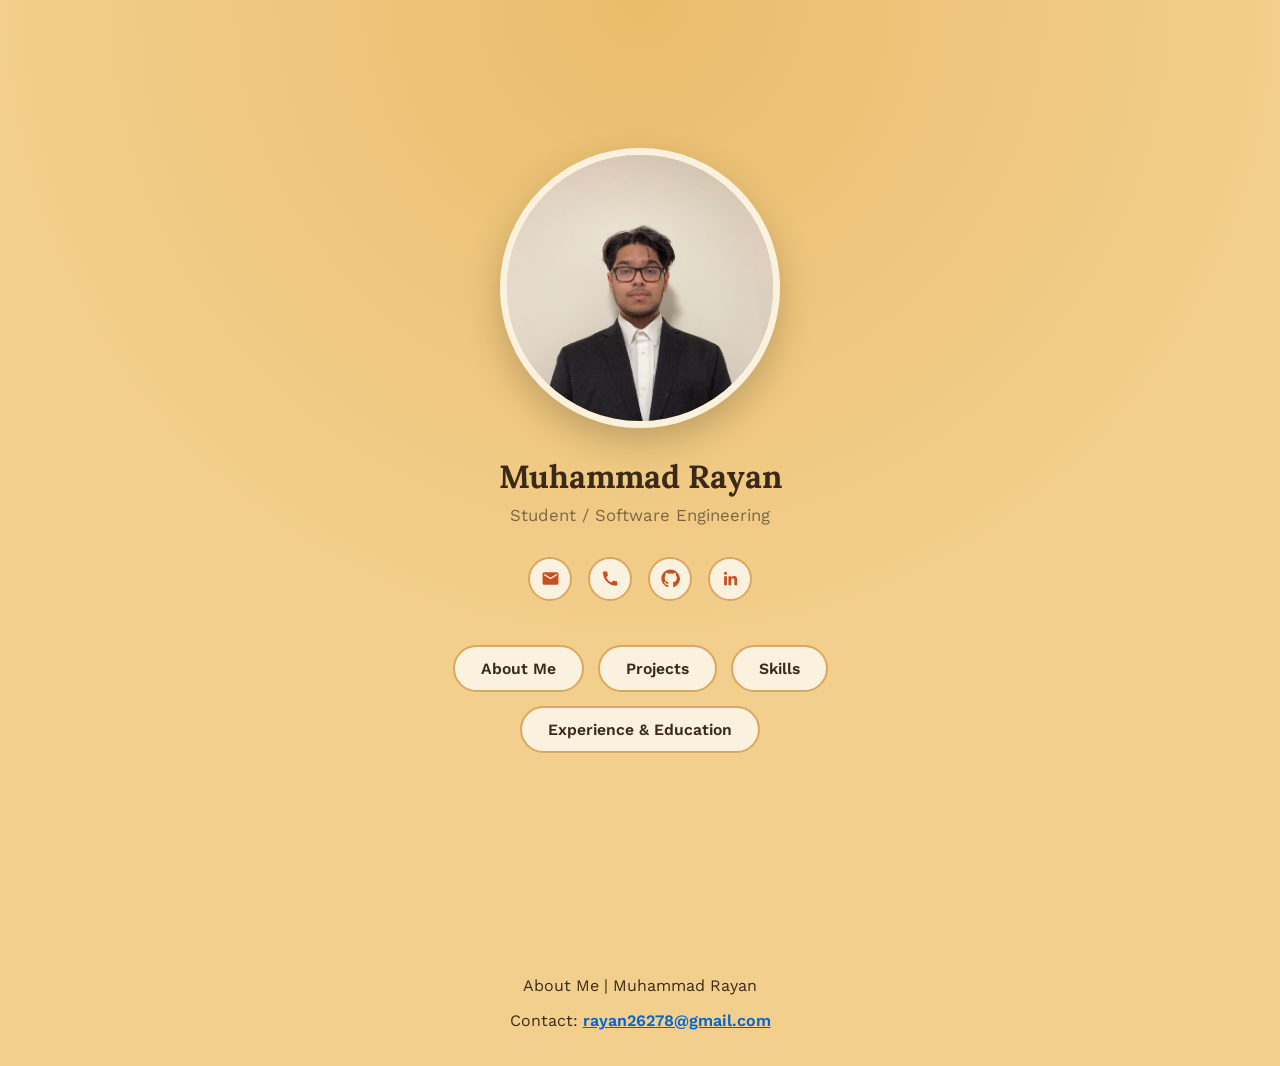
==== index.html @ 1ca615be "Rename home.html to index.html" ====
<!DOCTYPE html>
<html lang="en">
<head>
<meta charset="UTF-8">
<meta name="viewport" content="width=device-width, initial-scale=1.0">
<title>Your Name</title>
<link rel="preconnect" href="https://fonts.googleapis.com">
<link rel="preconnect" href="https://fonts.gstatic.com" crossorigin>
<link href="https://fonts.googleapis.com/css2?family=Lora:ital,wght@0,500;0,600;1,500&family=Work+Sans:wght@400;500;600&display=swap" rel="stylesheet">
<link rel="stylesheet" href="style.css">
<style>

  .home-wrap{
    min-height: 100vh;
    display: flex;
    align-items: center;
    justify-content: center;
    padding: 40px 24px;
    background: radial-gradient(circle at 50% 0%, var(--bg-deep) 0%, var(--bg) 62%);
  }

  .home-card{
    text-align: center;
    max-width: 460px;
  }

  .home-photo {
    width: 280px;
    height: 280px;
    border-radius: 50%;
    object-fit: cover;
    border: 7px solid var(--bg-card);
    box-shadow: 0 14px 34px rgba(58, 42, 23, 0.25);

    display: block;
    margin-left: auto;
    margin-right: auto;
}

  .home-name{
    margin-top: 28px;
    font-size: 2rem;
  }

  .home-role{
    margin-top: 8px;
    color: var(--ink-soft);
    font-size: 1.05rem;
  }

  /* social icon row */
  .socials{
    display: flex;
    justify-content: center;
    gap: 16px;
    margin-top: 32px;
  }

  .social-btn{
    width: 44px;
    height: 44px;
    border-radius: 50%;
    background: var(--bg-card);
    display: flex;
    align-items: center;
    justify-content: center;
    color: var(--accent);
    border: 2px solid var(--divider);
    transition: transform 0.18s ease, background 0.18s ease, box-shadow 0.18s ease, color 0.18s ease;
  }

  .social-btn svg{
    width: 19px;
    height: 19px;
    fill: currentColor;
  }

  .social-btn:hover{
    transform: scale(1.3);
    background: var(--accent);
    color: var(--accent-ink);
    box-shadow: 0 8px 18px rgba(200, 80, 31, 0.4);
    border-color: var(--accent);
  }

  .social-btn:focus-visible{
    outline: 2px solid var(--teal);
    outline-offset: 3px;
  }

  /* section links */
  .section-links{
    display: flex;
    flex-wrap: wrap;
    justify-content: center;
    gap: 14px;
    margin-top: 44px;
  }

  .section-links a{
    padding: 12px 26px;
    border-radius: 999px;
    background: var(--bg-card);
    border: 2px solid var(--divider);
    font-weight: 600;
    font-size: 0.98rem;
    transition: transform 0.18s ease, background 0.18s ease, color 0.18s ease, border-color 0.18s ease, box-shadow 0.18s ease;
  }

  .section-links a:hover{
    transform: translateY(-3px) scale(1.04);
    background: var(--accent);
    color: var(--accent-ink);
    border-color: var(--accent);
    box-shadow: 0 10px 20px rgba(200, 80, 31, 0.3);
  }

</style>
</head>
<body>

<div class="home-wrap">
  <div class="home-card">

    <img class="home-photo" src="photo.jpg" alt="photo">

    <h1 class="home-name">Muhammad Rayan</h1>
    <p class="home-role">Student / Software Engineering</p>

    <div class="socials">

      <!-- GMAIL -->
      <a class="social-btn"
       href="mailto:rayan26278@gmail.com"
       title="Email me">

        <svg viewBox="0 0 24 24">
        <path d="M20 4H4c-1.1 0-2 .9-2 2v12c0 1.1.9 2 2 2h16c1.1 0 2-.9 2-2V6c0-1.1-.9-2-2-2zm0 4-8 5-8-5V6l8 5 8-5v2z"/>
    </svg>

</a>

      <!-- PHONE -->
      <a class="social-btn"
   href="tel:+16476145534"
   title="Call me">

    <svg viewBox="0 0 24 24">
        <path d="M6.6 10.8c1.4 2.7 3.6 4.9 6.3 6.3l2.1-2.1c.3-.3.7-.4 1-.2 1.1.4 2.3.6 3.5.6.6 0 1 .4 1 1V20c0 .6-.4 1-1 1-9.4 0-17-7.6-17-17 0-.6.4-1 1-1h3.6c.6 0 1 .4 1 1 0 1.2.2 2.4.6 3.5.1.3 0 .7-.2 1l-2 2.1z"/>
    </svg>

</a>

      <!-- GITHUB -->
      <a class="social-btn"
   href="https://github.com/Mrayan116"
   title="GitHub"
   target="_blank"
   rel="noopener">

    <svg viewBox="0 0 24 24">
        <path d="M12 .5C5.7.5.5 5.7.5 12c0 5 3.3 9.3 7.8 10.8.6.1.8-.3.8-.6v-2.1c-3.2.7-3.9-1.5-3.9-1.5-.5-1.3-1.3-1.7-1.3-1.7-1.1-.7.1-.7.1-.7 1.2.1 1.8 1.2 1.8 1.2 1 1.8 2.7 1.3 3.4 1 .1-.8.4-1.3.8-1.6-2.6-.3-5.3-1.3-5.3-5.7 0-1.3.5-2.3 1.2-3.1-.1-.3-.5-1.5.1-3.1 0 0 1-.3 3.3 1.2a11.4 11.4 0 0 1 6 0c2.3-1.5 3.3-1.2 3.3-1.2.6 1.6.2 2.8.1 3.1.8.8 1.2 1.9 1.2 3.1 0 4.4-2.7 5.4-5.3 5.7.4.4.8 1.1.8 2.2v3.3c0 .3.2.7.8.6 4.5-1.5 7.8-5.8 7.8-10.8C23.5 5.7 18.3.5 12 .5z"/>
    </svg>

</a>

      <!-- LINKEDIN -->
      <a class="social-btn"
   href="https://www.linkedin.com/in/muhammad-rayan-a99078366/"
   title="LinkedIn"
   target="_blank"
   rel="noopener">

    <svg viewBox="0 0 24 24">
        <path d="M20.4 20.4h-3.5v-5.6c0-1.3 0-3-1.9-3s-2.1 1.4-2.1 2.9v5.7H9.4V9h3.4v1.6h.1c.5-.9 1.6-1.9 3.3-1.9 3.6 0 4.2 2.3 4.2 5.4v6.3zM5.7 7.4a2 2 0 1 1 0-4 2 2 0 0 1 0 4zM7.5 20.4h-3.6V9h3.6v11.4z"/>
    </svg>

</a>

    </div>

    <!-- links to the separate pages -->
    <div class="section-links">
      <a href="about.html">About Me</a>
      <a href="projects.html">Projects</a>
      <a href="skills.html">Skills</a>
      <a href="experience.html">Experience &amp; Education</a>
    </div>

  </div>
</div>


<footer style="text-align: center;">
    <p>About Me | Muhammad Rayan</p>
    <p>Contact: <a href="mailto:rayan26278@gmail.com">rayan26278@gmail.com</a></p>
</footer>


</body>
</html>
---- style.css ----
/* ============================================================
   SHARED STYLES — used by home.html, about.html, projects.html,
   skills.html, experience.html
   ============================================================ */

:root{
  --bg:          #f3cf8e;   /* vibrant warm beige */
  --bg-deep:     #eabd6c;   /* deeper beige, for header/footer bands */
  --bg-card:     #faf1de;   /* light card surface */
  --ink:         #3a2a17;   /* warm near-black text */
  --ink-soft:    #7c6644;   /* muted warm brown */
  --accent:      #c8501f;   /* rust orange — the pop colour */
  --accent-ink:  #fdf3e6;   /* text on top of accent */
  --teal:        #1f6f5c;   /* secondary accent */
  --divider:     #dba75f;
}

*{ box-sizing: border-box; }

html, body{
  margin: 0;
  padding: 0;
  background: var(--bg);
  color: var(--ink);
  font-family: 'Work Sans', sans-serif;
  -webkit-font-smoothing: antialiased;
}

h1, h2, h3{
  font-family: 'Lora', serif;
  margin: 0;
  color: var(--ink);
}

a{ color: inherit; text-decoration: none; }

img{ max-width: 100%; display: block; }

/* ---------------- TOP NAV (subpages) ---------------- */

.topbar{
  display: flex;
  align-items: center;
  justify-content: space-between;
  padding: 18px 48px;
  background: var(--bg-deep);
  border-bottom: 3px solid var(--accent);
  flex-wrap: wrap;
  gap: 16px;
}

.topbar-brand{
  display: flex;
  align-items: center;
  gap: 14px;
}

.topbar-photo{
  width: 46px;
  height: 46px;
  border-radius: 50%;
  object-fit: cover;
  border: 2px solid var(--bg-card);
}

.topbar-name{
  font-family: 'Lora', serif;
  font-size: 1.15rem;
}

.topnav{
  display: flex;
  gap: 8px;
  flex-wrap: wrap;
}

.topnav a{
  padding: 8px 18px;
  border-radius: 999px;
  font-size: 0.95rem;
  font-weight: 500;
  color: var(--ink);
  border: 2px solid transparent;
  transition: transform 0.15s ease, background 0.15s ease, color 0.15s ease, border-color 0.15s ease;
}

.topnav a:hover{
  transform: translateY(-2px);
  border-color: var(--accent);
}

.topnav a.active{
  background: var(--accent);
  color: var(--accent-ink);
}

/* ---------------- PAGE CONTENT WRAPPER ---------------- */

.page-content{
  max-width: 860px;
  margin: 0 auto;
  padding: 64px 32px 96px;
}

.page-content > h1{
  font-size: 2.2rem;
  margin-bottom: 8px;
}

.page-kicker{
  color: var(--teal);
  font-weight: 600;
  margin-bottom: 4px;
  font-size: 0.95rem;
}

.page-intro{
  color: var(--ink-soft);
  line-height: 1.75;
  max-width: 65ch;
  margin-top: 18px;
  font-size: 1.05rem;
}

/* ---------------- PROJECT CARDS ---------------- */

.project{
  background: var(--bg-card);
  border: 2px solid var(--divider);
  border-radius: 14px;
  padding: 24px 28px;
  margin-top: 22px;
  transition: transform 0.18s ease, border-color 0.18s ease, box-shadow 0.18s ease;
}

.project:hover{
  transform: translateY(-4px);
  border-color: var(--accent);
  box-shadow: 0 10px 22px rgba(200, 80, 31, 0.18);
}

.project h3{
  font-size: 1.2rem;
  margin-bottom: 8px;
}

.project p{
  margin: 0;
  color: var(--ink-soft);
  line-height: 1.65;
}

.project-tags{
  display: flex;
  gap: 8px;
  flex-wrap: wrap;
  margin-top: 14px;
}

.project-tags span{
  font-size: 0.8rem;
  background: var(--bg-deep);
  color: var(--ink);
  padding: 4px 12px;
  border-radius: 999px;
  border: 1px solid var(--divider);
}

/* ---------------- SKILLS ---------------- */

.skill-groups{
  display: grid;
  grid-template-columns: repeat(auto-fit, minmax(200px, 1fr));
  gap: 24px;
  margin-top: 32px;
}

.skill-group{
  background: var(--bg-card);
  border: 2px solid var(--divider);
  border-radius: 14px;
  padding: 22px 24px;
}

.skill-group h3{
  font-size: 1.05rem;
  color: var(--teal);
  margin-bottom: 14px;
}

.skill-group ul{
  list-style: none;
  padding: 0;
  margin: 0;
}

.skill-group li{
  padding: 6px 0;
  border-bottom: 1px dashed var(--divider);
  font-size: 0.96rem;
}

.skill-group li:last-child{ border-bottom: none; }

/* ---------------- TIMELINE (experience/education) ---------------- */

.timeline-item{
  display: flex;
  gap: 26px;
  margin-top: 28px;
}

.timeline-date{
  flex: 0 0 130px;
  color: var(--teal);
  font-weight: 600;
  font-size: 0.9rem;
  padding-top: 3px;
}

.timeline-body{
  border-left: 3px solid var(--accent);
  padding-left: 20px;
}

.timeline-body h3{
  font-size: 1.1rem;
  margin-bottom: 4px;
}

.timeline-body p{
  margin: 0;
  color: var(--ink-soft);
  line-height: 1.65;
}


/* ================= ABOUT ME PAGE ================= */

.about-hero {
    margin-top: 10px;
    margin-bottom: 42px;
}

.about-hero h1 {
    font-size: 3rem;
    margin-bottom: 12px;
}

.about-subtitle {
    font-size: 1.15rem;
    color: var(--ink-soft);
    margin: 0;
}

.about-subtitle strong {
    color: var(--accent);
}

/* Main about card */

.about-card {
    background: var(--bg-card);
    border: 2px solid var(--divider);
    border-radius: 18px;
    padding: 34px 38px;
    box-shadow: 0 10px 25px rgba(58, 42, 23, 0.08);
    transition: transform 0.2s ease, box-shadow 0.2s ease;
}

.about-card:hover {
    transform: translateY(-3px);
    box-shadow: 0 14px 30px rgba(58, 42, 23, 0.12);
}

.about-card p {
    color: var(--ink-soft);
    line-height: 1.8;
    font-size: 1.05rem;
    margin: 0 0 22px;
}

.about-card p:last-child {
    margin-bottom: 0;
}

/* Highlighted words */

.about-highlight {
    color: var(--accent);
    font-weight: 600;
}

/* Section headings */

.about-section {
    margin-top: 42px;
}

.about-section h2 {
    font-size: 1.6rem;
    margin-bottom: 18px;
}

.about-section h2::after {
    content: "";
    display: block;
    width: 45px;
    height: 3px;
    background: var(--accent);
    margin-top: 8px;
    border-radius: 10px;
}

/* Programming language tags */

.language-list {
    display: flex;
    flex-wrap: wrap;
    gap: 10px;
}

.language-tag {
    background: var(--bg-card);
    border: 2px solid var(--divider);
    border-radius: 999px;
    padding: 8px 16px;
    font-size: 0.92rem;
    font-weight: 600;
    transition: transform 0.18s ease, background 0.18s ease, color 0.18s ease;
}

.language-tag:hover {
    transform: translateY(-3px);
    background: var(--accent);
    color: var(--accent-ink);
    border-color: var(--accent);
}

/* Two small cards */

.about-grid {
    display: grid;
    grid-template-columns: 1fr 1fr;
    gap: 20px;
    margin-top: 20px;
}

.about-small-card {
    background: var(--bg-card);
    border: 2px solid var(--divider);
    border-radius: 16px;
    padding: 24px;
    transition: transform 0.18s ease, border-color 0.18s ease;
}

.about-small-card:hover {
    transform: translateY(-4px);
    border-color: var(--accent);
}

.about-small-card h3 {
    font-size: 1.15rem;
    color: var(--teal);
    margin-bottom: 10px;
}

.about-small-card p {
    color: var(--ink-soft);
    line-height: 1.65;
    margin: 0;
}

/* Co-op goal box */

.about-goal {
    margin-top: 42px;
    padding: 26px 30px;
    border-radius: 16px;
    background: var(--accent);
    color: var(--accent-ink);
    box-shadow: 0 10px 22px rgba(200, 80, 31, 0.22);
}

.about-goal h2 {
    color: var(--accent-ink);
    font-size: 1.5rem;
    margin-bottom: 10px;
}

.about-goal p {
    margin: 0;
    line-height: 1.7;
    font-size: 1rem;
}

/* Mobile */

@media (max-width: 640px) {

    .about-hero h1 {
        font-size: 2.4rem;
    }

    .about-card {
        padding: 26px 22px;
    }

    .about-grid {
        grid-template-columns: 1fr;
    }

    .about-goal {
        padding: 24px 22px;
    }
}

/* ================= PROJECTS PAGE ================= */

.projects-hero {
    margin-bottom: 42px;
}

.projects-hero h1 {
    font-size: 3rem;
    margin-bottom: 10px;
}


/* Project cards */

.project-featured {
    position: relative;
    display: flex;
    gap: 26px;
    padding: 30px 32px;
    overflow: hidden;
}


/* Project number */

.project-number {
    flex: 0 0 55px;

    width: 55px;
    height: 55px;

    display: flex;
    align-items: center;
    justify-content: center;

    border-radius: 50%;

    background: var(--accent);
    color: var(--accent-ink);

    font-family: 'Lora', serif;
    font-size: 1.1rem;
    font-weight: 600;

    transition: transform 0.2s ease;
}

.project-featured:hover .project-number {
    transform: scale(1.1) rotate(5deg);
}


/* Project content */

.project-content {
    flex: 1;
}


/* Project title */

.project-title-row {
    display: flex;
    align-items: center;
    gap: 14px;
    flex-wrap: wrap;
    margin-bottom: 14px;
}

.project-title-row h2 {
    font-size: 1.55rem;
    margin: 0;
}


/* Project type */

.project-type {
    font-size: 0.78rem;
    font-weight: 600;

    padding: 5px 11px;

    border-radius: 999px;

    background: var(--bg-deep);
    color: var(--teal);

    border: 1px solid var(--divider);
}


/* Project description */

.project-description {
    color: var(--ink-soft);
    line-height: 1.7;
    margin: 0 0 14px;
}


/* Award project */

.project-award {
    border-color: var(--accent);
    background: var(--bg-card);
}

.project-award-badge {
    font-size: 0.8rem;
    font-weight: 600;

    padding: 6px 12px;

    border-radius: 999px;

    background: var(--accent);
    color: var(--accent-ink);
}


/* Achievement */

.project-result {
    margin: 18px 0 0;

    padding: 12px 16px;

    border-left: 4px solid var(--teal);

    background: var(--bg);

    color: var(--ink);

    border-radius: 4px;
}

.project-result strong {
    color: var(--teal);
}


/* Project tags */

.project-tags {
    display: flex;
    flex-wrap: wrap;
    gap: 8px;
    margin-top: 20px;
}

.project-tags span {
    font-size: 0.8rem;

    background: var(--bg-deep);
    color: var(--ink);

    padding: 6px 12px;

    border-radius: 999px;

    border: 1px solid var(--divider);

    transition: transform 0.15s ease,
                background 0.15s ease,
                color 0.15s ease;
}

.project-tags span:hover {
    transform: translateY(-2px);

    background: var(--teal);
    color: white;

    border-color: var(--teal);
}


/* Bottom section */

.projects-footer {
    margin-top: 45px;

    padding: 26px 30px;

    border-top: 2px solid var(--divider);

    display: flex;
    align-items: center;
    justify-content: space-between;

    gap: 20px;
}

.projects-footer p {
    color: var(--ink-soft);
    margin: 0;
    line-height: 1.6;
}

.projects-next {
    flex-shrink: 0;

    padding: 10px 18px;

    border-radius: 999px;

    background: var(--accent);
    color: var(--accent-ink);

    font-weight: 600;

    transition: transform 0.18s ease,
                box-shadow 0.18s ease;
}

.projects-next:hover {
    transform: translateY(-3px);

    box-shadow: 0 8px 18px rgba(200, 80, 31, 0.3);
}


/* Mobile */

@media (max-width: 640px) {

    .projects-hero h1 {
        font-size: 2.4rem;
    }

    .project-featured {
        flex-direction: column;
        gap: 18px;
        padding: 26px 22px;
    }

    .project-number {
        width: 48px;
        height: 48px;
        flex-basis: 48px;
    }

    .project-title-row h2 {
        font-size: 1.35rem;
    }

    .projects-footer {
        flex-direction: column;
        align-items: flex-start;
    }

}

/* ================= GITHUB PROJECT LINK ================= */

.github-project-link {
    display: inline-block;

    margin-top: 18px;

    padding: 9px 16px;

    border-radius: 999px;

    background: var(--ink);
    color: var(--accent-ink);

    font-size: 0.88rem;
    font-weight: 600;

    transition: transform 0.18s ease,
                background 0.18s ease,
                box-shadow 0.18s ease;
}

.github-project-link:hover {
    transform: translateY(-3px);

    background: var(--teal);

    box-shadow: 0 7px 16px rgba(31, 111, 92, 0.25);
  
}

footer {
text-align: center;
margin-top: 40px;
padding: 20px;
}

footer a {
color: #0066cc;
text-decoration: underline;
font-weight: 600;
transition: 0.2s ease;
}

footer a:hover {
color: #003d99;
transform: translateY(-2px);
display: inline-block;
}

/* ================= SKILLS PAGE ================= */

.skills-hero {
margin-bottom: 45px;
}

.skills-hero h1 {
font-size: 3rem;
margin-bottom: 10px;
}

.skills-section {
margin-bottom: 50px;
}

.skills-section-heading {
display: flex;
align-items: center;
gap: 18px;
margin-bottom: 22px;
}

.skills-section-number {
width: 45px;
height: 45px;
flex-shrink: 0;
display: flex;
align-items: center;
justify-content: center;
border-radius: 50%;
background: var(--accent);
color: var(--accent-ink);
font-family: 'Lora', serif;
font-weight: 600;
}

.skills-section-heading h2 {
margin: 0 0 4px;
font-size: 1.6rem;
}

.skills-section-heading p {
margin: 0;
color: var(--ink-soft);
font-size: 0.95rem;
}

.skills-list {
display: grid;
grid-template-columns: repeat(3, 1fr);
gap: 18px;
}

.skill-card {
background: var(--bg-card);
border: 2px solid var(--divider);
border-radius: 16px;
padding: 22px;
transition: transform 0.2s ease,
border-color 0.2s ease,
box-shadow 0.2s ease;
}

.skill-card {
transform: translateY(-5px);
border-color: var(--accent);
box-shadow: 0 10px 22px rgba(58, 42, 23, 0.1);
}

.skill-card h3 {
margin: 0 0 9px;
font-size: 1.1rem;
color: var(--teal);
}

.skill-card p {
margin: 0;
color: var(--ink-soft);
line-height: 1.55;
font-size: 0.9rem;
}

@media (max-width: 800px) {

.skills-list {
    grid-template-columns: repeat(2, 1fr);
}

}

@media (max-width: 640px) {

.skills-hero h1 {
    font-size: 2.4rem;
}

.skills-list {
    grid-template-columns: 1fr;
}

.skills-section-heading {
    align-items: flex-start;
}

}

/* ================= EXPERIENCE & EDUCATION PAGE ================= */

.experience-hero {
margin-bottom: 50px;
}

.experience-hero h1 {
font-size: 3rem;
margin-bottom: 10px;
}

.timeline-section {
margin-bottom: 55px;
}

.section-title-row {
display: flex;
align-items: center;
gap: 18px;
margin-bottom: 25px;
}

.section-number {
width: 45px;
height: 45px;
flex-shrink: 0;
display: flex;
align-items: center;
justify-content: center;
border-radius: 50%;
background: var(--accent);
color: var(--accent-ink);
font-family: 'Lora', serif;
font-weight: 600;
}

.section-title-row h2 {
margin: 0 0 4px;
font-size: 1.6rem;
}

.section-title-row p {
margin: 0;
color: var(--ink-soft);
font-size: 0.95rem;
}

.timeline-card {
display: grid;
grid-template-columns: 180px 1fr;
gap: 30px;
background: var(--bg-card);
border: 2px solid var(--divider);
border-radius: 18px;
padding: 32px;
transition: transform 0.2s ease,
border-color 0.2s ease,
box-shadow 0.2s ease;
}

.timeline-card {
transform: translateY(-4px);
border-color: var(--accent);
box-shadow: 0 12px 26px rgba(58, 42, 23, 0.1);
}

.timeline-date {
color: var(--accent);
font-weight: 600;
line-height: 1.5;
}

.timeline-date span {
display: block;
margin-top: 5px;
color: var(--ink-soft);
font-size: 0.85rem;
font-weight: 400;
}

.timeline-content {
border-left: 2px solid var(--divider);
padding-left: 30px;
}

.timeline-kicker {
color: var(--teal);
font-size: 0.75rem;
font-weight: 600;
letter-spacing: 0.08em;
margin: 0 0 8px;
}

.timeline-content h3 {
margin: 0 0 4px;
font-size: 1.65rem;
}

.timeline-content h4 {
margin: 0 0 20px;
color: var(--teal);
font-size: 1rem;
font-weight: 600;
}

.timeline-content p {
color: var(--ink-soft);
line-height: 1.7;
margin: 0 0 15px;
}

.experience-tags {
display: flex;
flex-wrap: wrap;
gap: 8px;
margin-top: 22px;
}

.experience-tags span,
.coursework-list span {
background: var(--bg-deep);
border: 1px solid var(--divider);
border-radius: 999px;
padding: 6px 12px;
font-size: 0.8rem;
font-weight: 600;
transition: transform 0.15s ease,
background 0.15s ease;
}

.experience-tags span,
.coursework-list span {
transform: translateY(-2px);
background: var(--teal);
color: white;
}

.education-highlight {
display: grid;
grid-template-columns: repeat(3, 1fr);
gap: 12px;
margin: 20px 0 25px;
}

.education-highlight div {
background: var(--bg);
border: 1px solid var(--divider);
border-radius: 12px;
padding: 15px;
}

.education-highlight strong {
display: block;
color: var(--accent);
font-family: 'Lora', serif;
font-size: 1.1rem;
margin-bottom: 4px;
}

.education-highlight span {
color: var(--ink-soft);
font-size: 0.78rem;
}

.timeline-content h5 {
color: var(--ink);
font-size: 1rem;
margin: 25px 0 12px;
}

.coursework-list {
display: flex;
flex-wrap: wrap;
gap: 8px;
}

.journey-next {
margin-top: 45px;
padding: 30px;
background: var(--accent);
color: var(--accent-ink);
border-radius: 18px;
box-shadow: 0 10px 24px rgba(200, 80, 31, 0.2);
}

.journey-next h2 {
color: var(--accent-ink);
margin: 0 0 10px;
font-size: 1.5rem;
}

.journey-next p {
margin: 0 0 20px;
line-height: 1.7;
}

.journey-next a {
display: inline-block;
background: var(--accent-ink);
color: var(--accent);
padding: 9px 16px;
border-radius: 999px;
font-weight: 600;
transition: transform 0.18s ease,
box-shadow 0.18s ease;
}

.journey-next a {
transform: translateY(-3px);
box-shadow: 0 7px 16px rgba(58, 42, 23, 0.2);
}

@media (max-width: 800px) {

.timeline-card {
    grid-template-columns: 1fr;
    gap: 20px;
}

.timeline-content {
    border-left: none;
    border-top: 2px solid var(--divider);
    padding-left: 0;
    padding-top: 22px;
}

}

@media (max-width: 640px) {

.experience-hero h1 {
    font-size: 2.4rem;
}

.timeline-card {
    padding: 24px 20px;
}

.education-highlight {
    grid-template-columns: 1fr;
}

}

/* ---------------- RESPONSIVE ---------------- */

@media (max-width: 640px){
  .topbar{ padding: 16px 20px; }
  .page-content{ padding: 44px 20px 72px; }
  .timeline-item{ flex-direction: column; gap: 8px; }
  .timeline-date{ flex: none; }
}
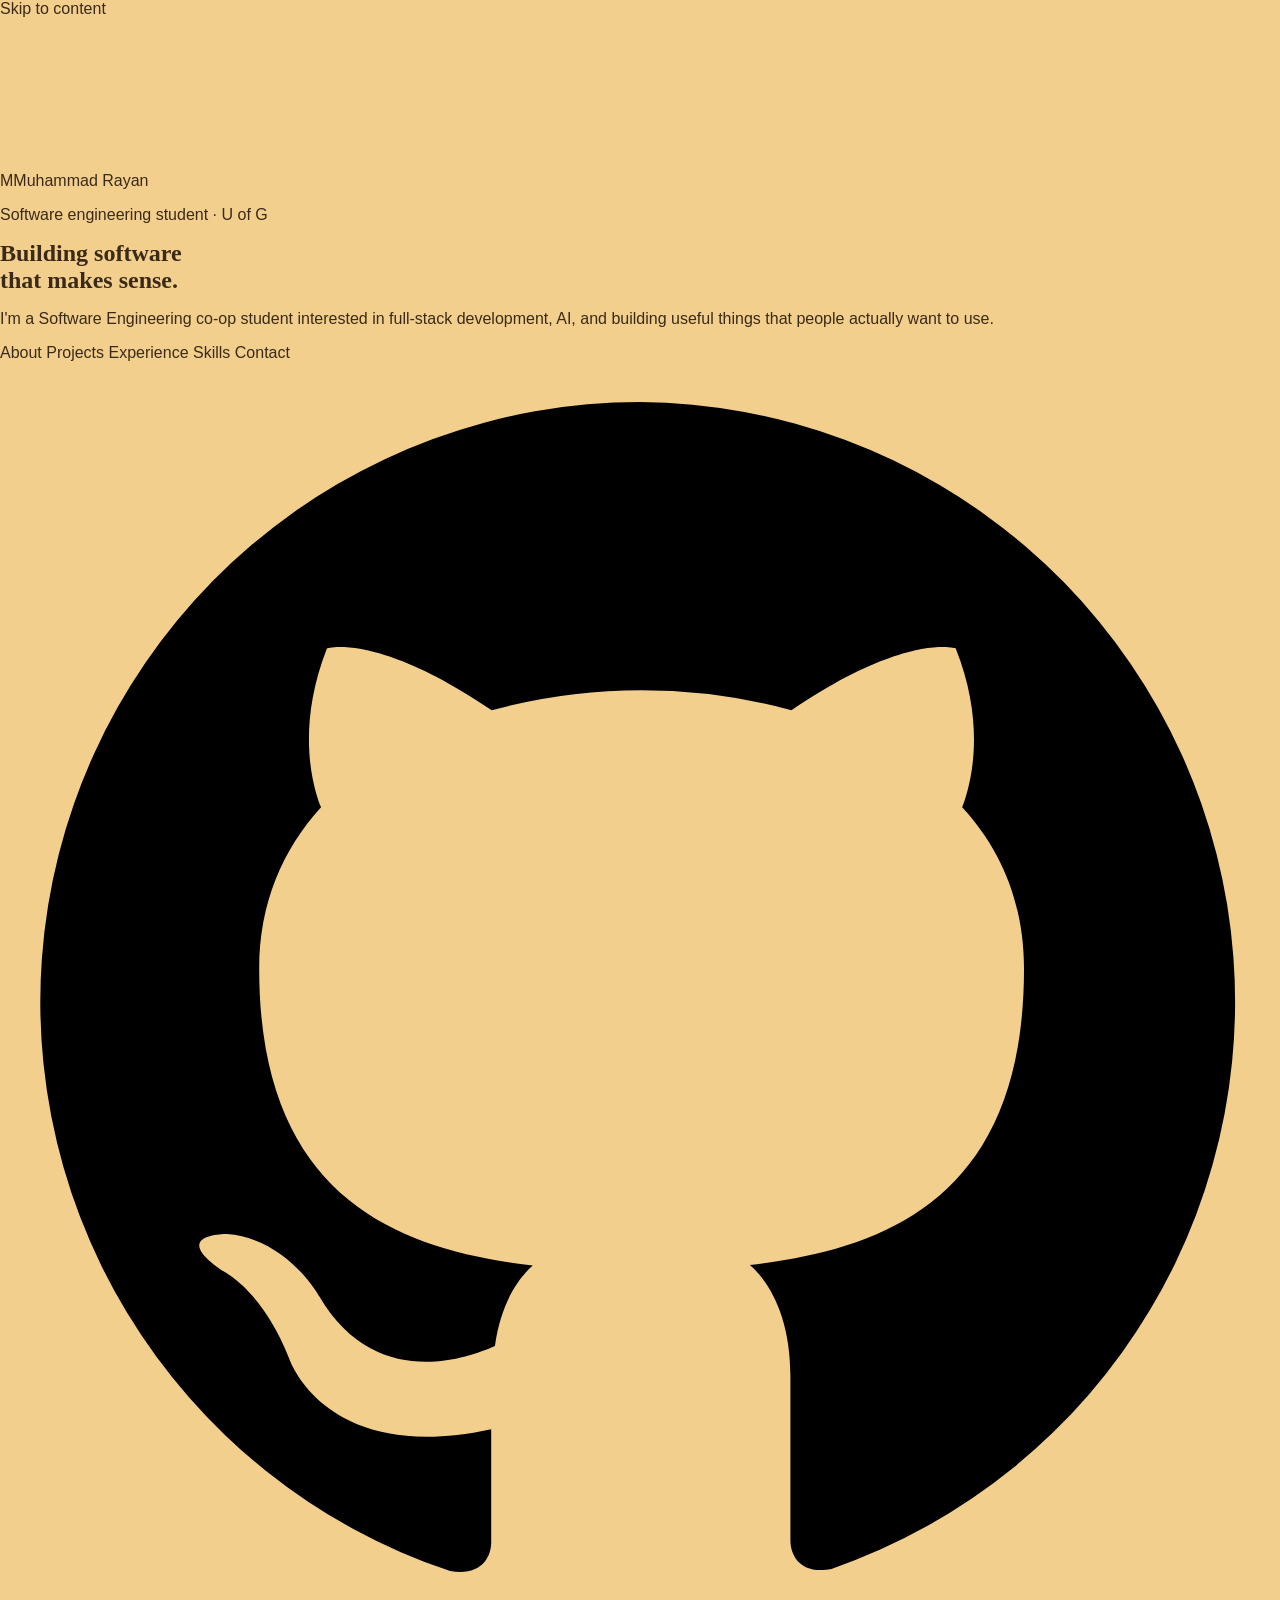
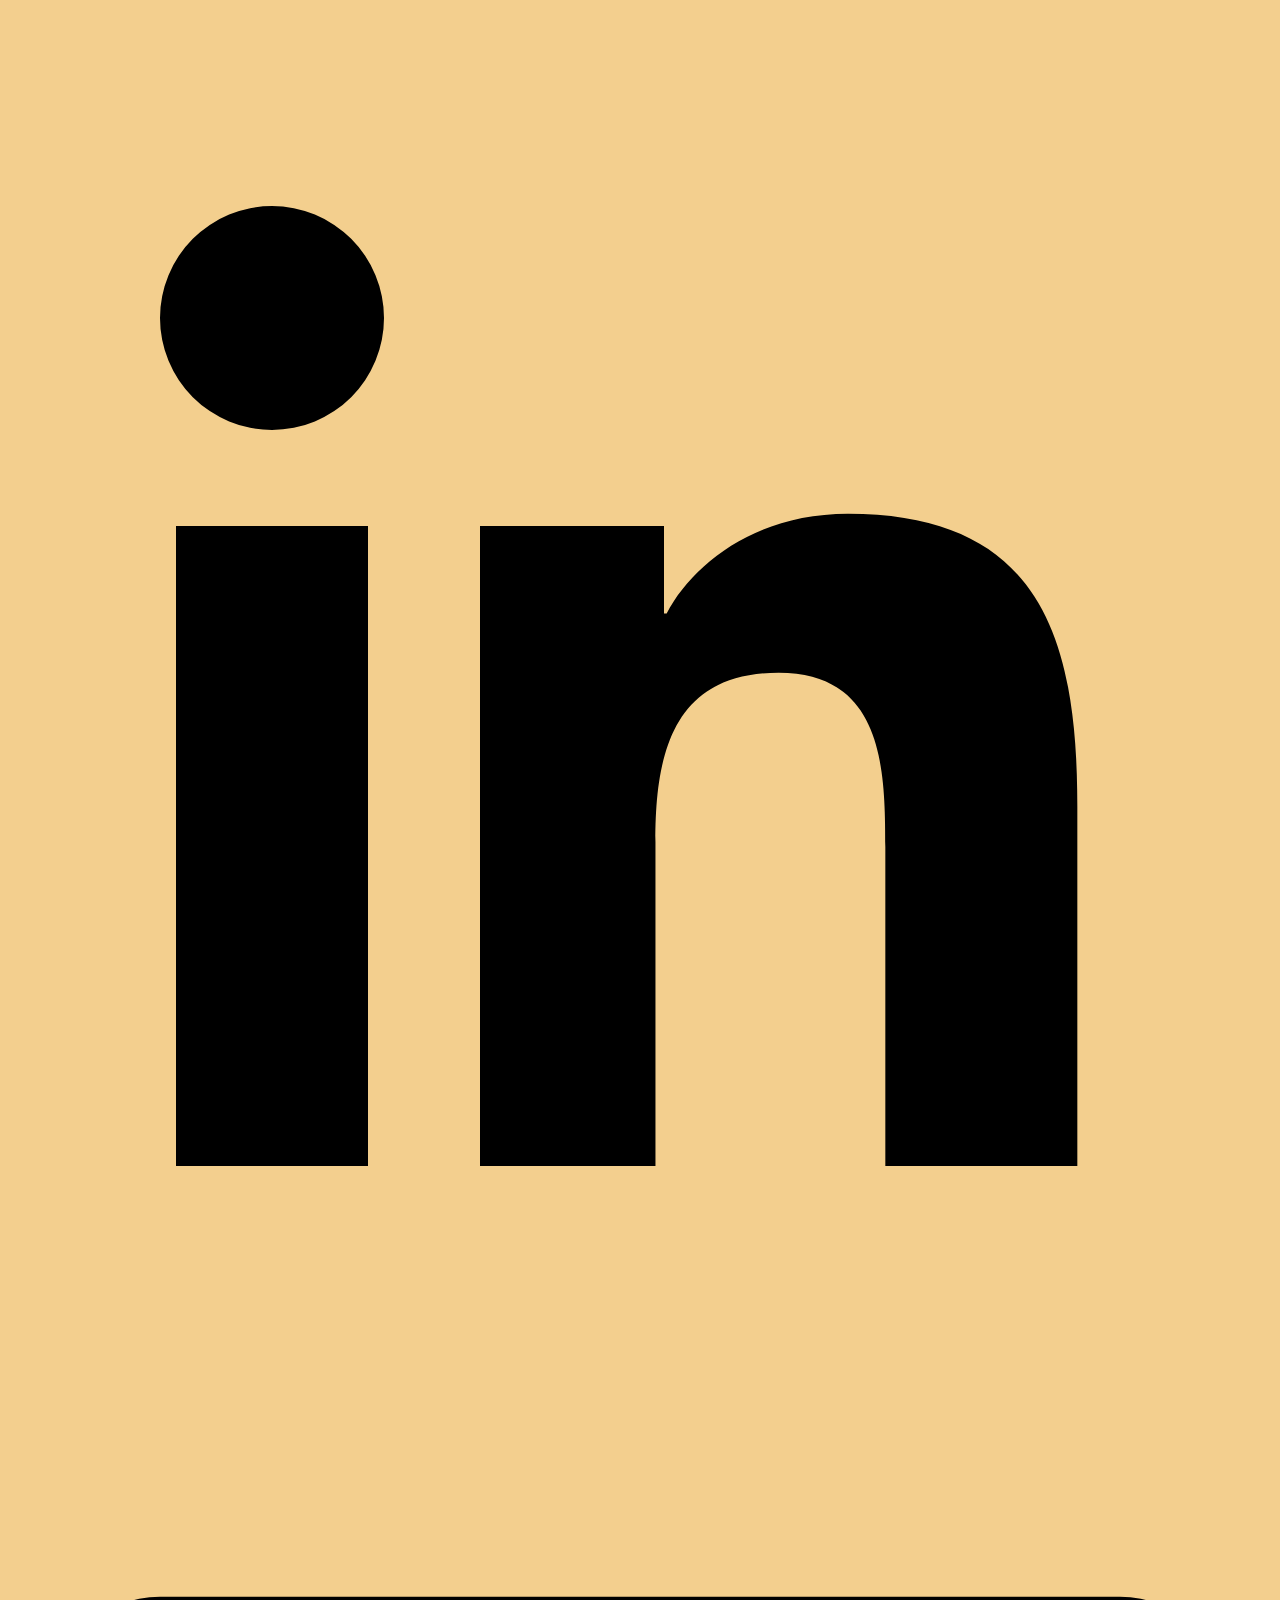
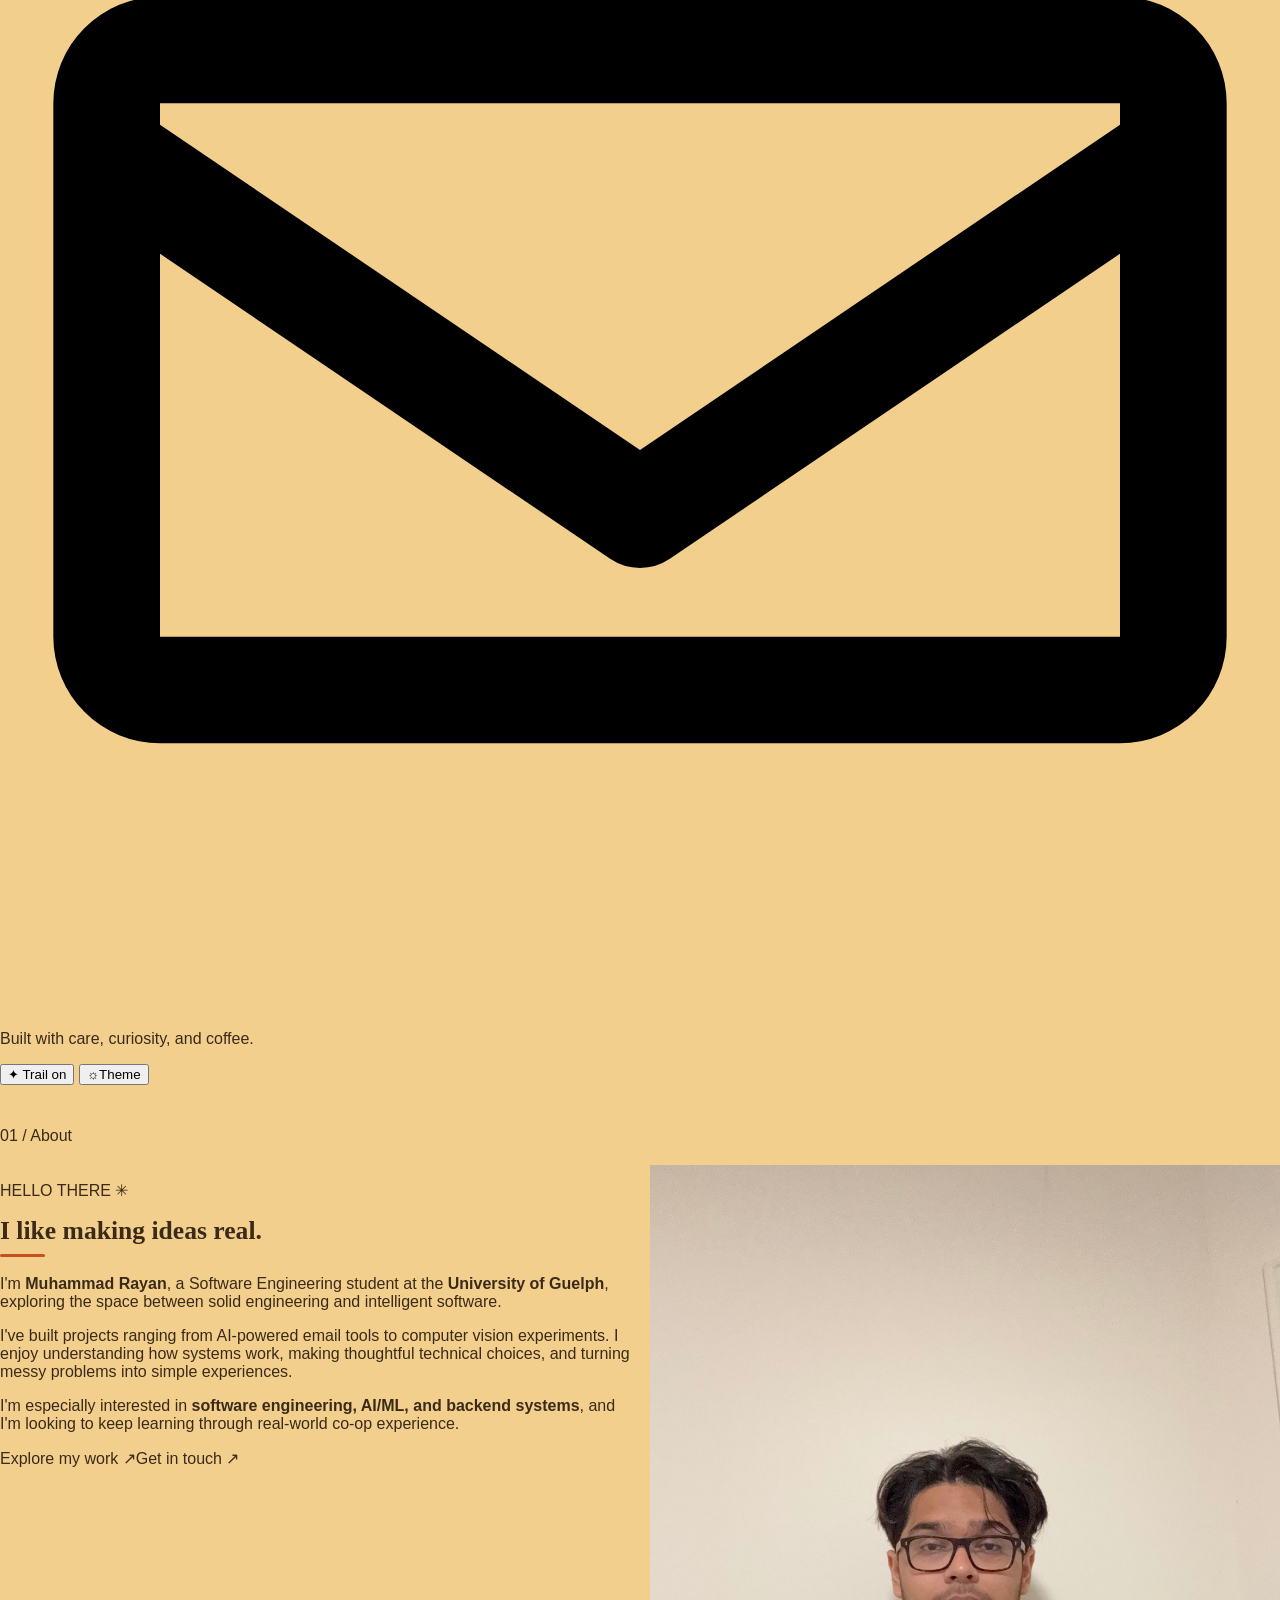
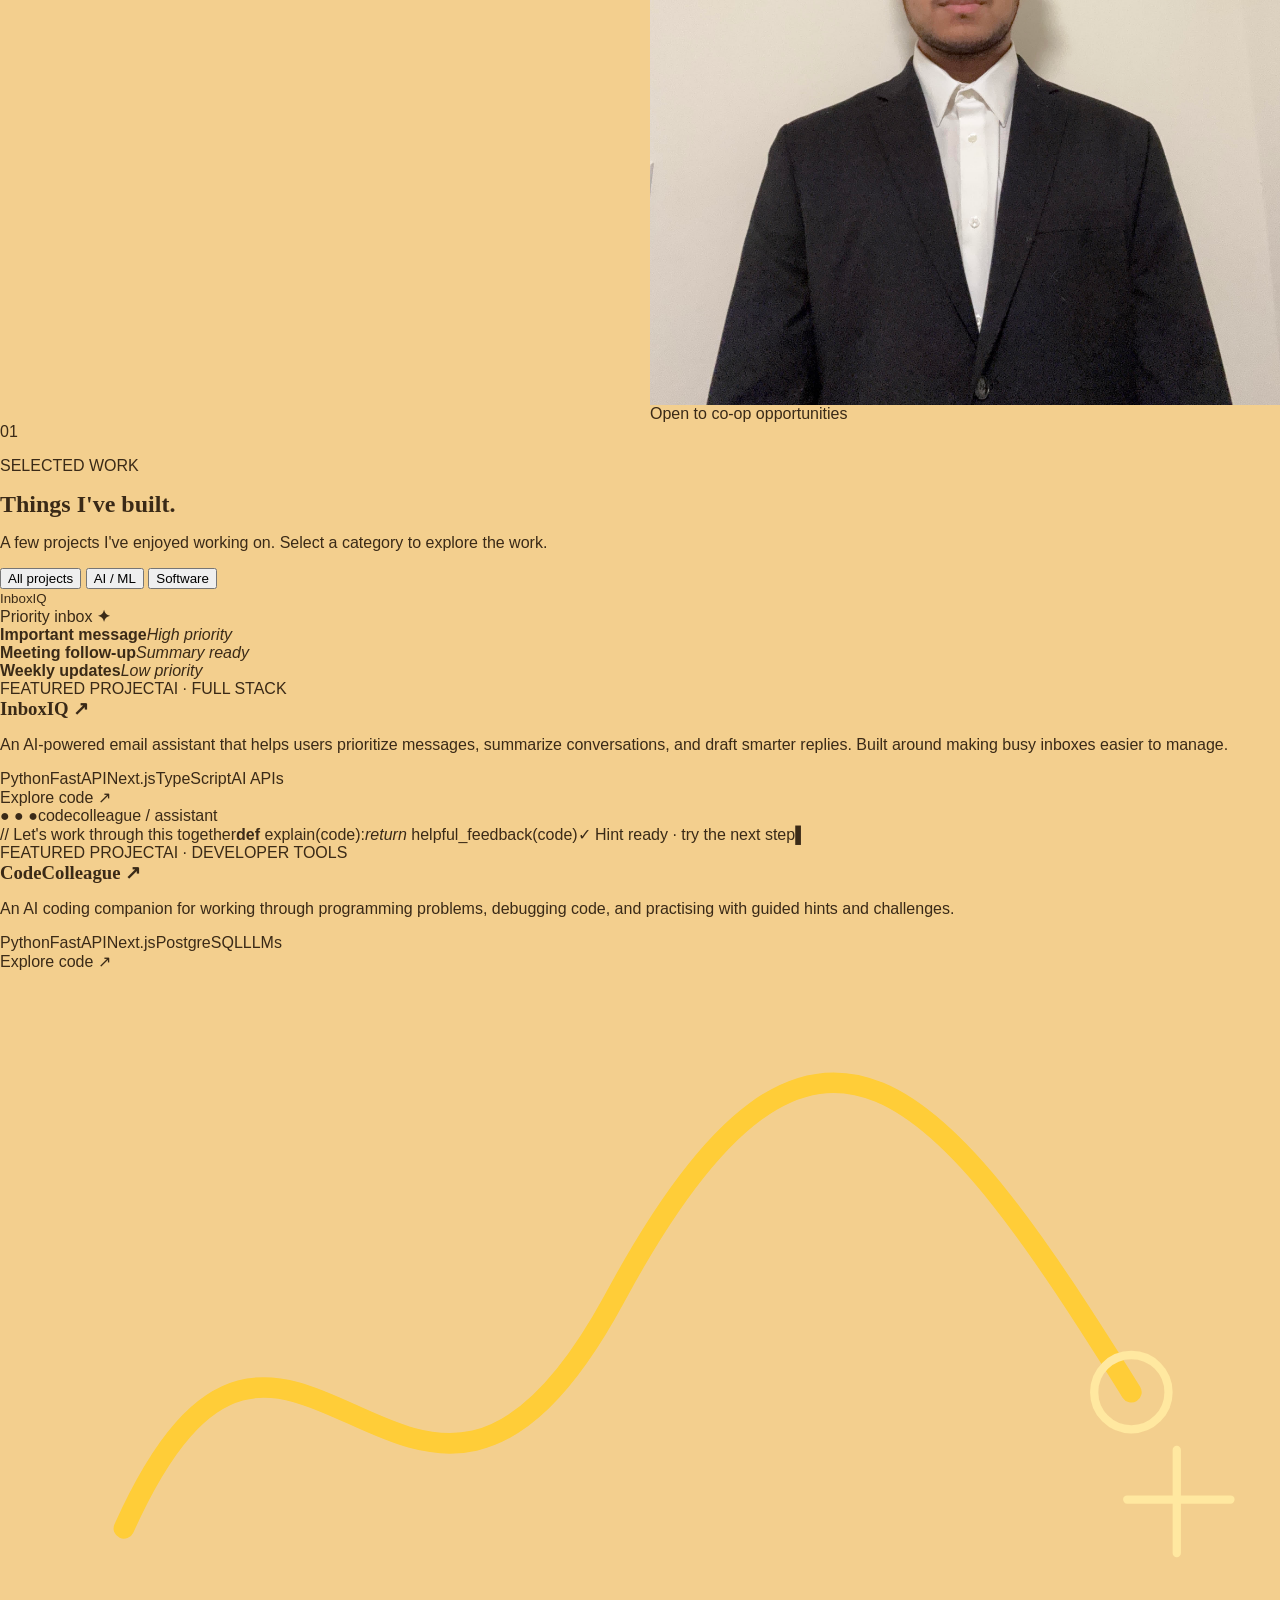
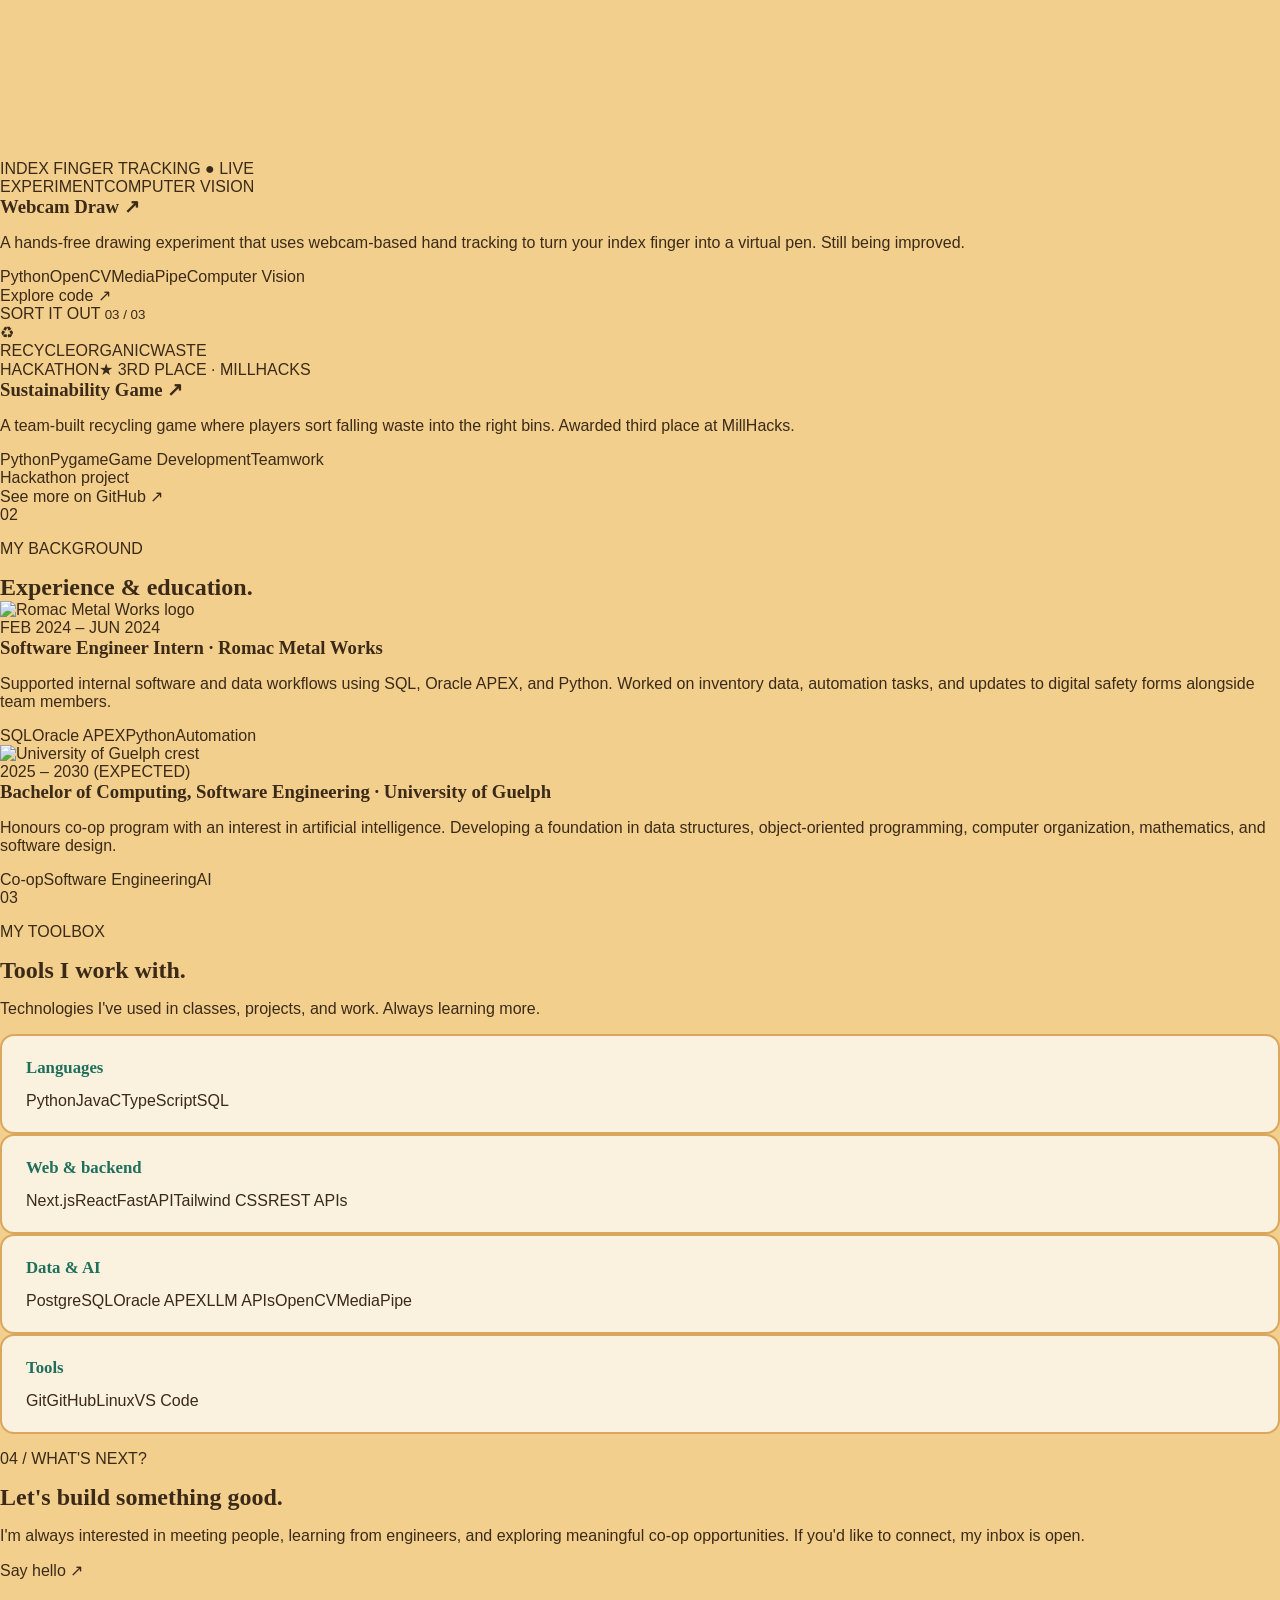
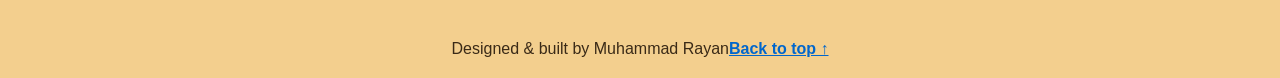
==== commit 807e9098: "Refactor index.html with updated metadata and structure Updated the HTML structure and improved meta" ====
--- a/index.html
+++ b/index.html
@@ -1,201 +1,225 @@
-<!DOCTYPE html>
+<!doctype html>
 <html lang="en">
-<head>
-<meta charset="UTF-8">
-<meta name="viewport" content="width=device-width, initial-scale=1.0">
-<title>Your Name</title>
-<link rel="preconnect" href="https://fonts.googleapis.com">
-<link rel="preconnect" href="https://fonts.gstatic.com" crossorigin>
-<link href="https://fonts.googleapis.com/css2?family=Lora:ital,wght@0,500;0,600;1,500&family=Work+Sans:wght@400;500;600&display=swap" rel="stylesheet">
-<link rel="stylesheet" href="style.css">
-<style>
-
-  .home-wrap{
-    min-height: 100vh;
-    display: flex;
-    align-items: center;
-    justify-content: center;
-    padding: 40px 24px;
-    background: radial-gradient(circle at 50% 0%, var(--bg-deep) 0%, var(--bg) 62%);
-  }
-
-  .home-card{
-    text-align: center;
-    max-width: 460px;
-  }
-
-  .home-photo {
-    width: 280px;
-    height: 280px;
-    border-radius: 50%;
-    object-fit: cover;
-    border: 7px solid var(--bg-card);
-    box-shadow: 0 14px 34px rgba(58, 42, 23, 0.25);
-
-    display: block;
-    margin-left: auto;
-    margin-right: auto;
-}
-
-  .home-name{
-    margin-top: 28px;
-    font-size: 2rem;
-  }
-
-  .home-role{
-    margin-top: 8px;
-    color: var(--ink-soft);
-    font-size: 1.05rem;
-  }
-
-  /* social icon row */
-  .socials{
-    display: flex;
-    justify-content: center;
-    gap: 16px;
-    margin-top: 32px;
-  }
-
-  .social-btn{
-    width: 44px;
-    height: 44px;
-    border-radius: 50%;
-    background: var(--bg-card);
-    display: flex;
-    align-items: center;
-    justify-content: center;
-    color: var(--accent);
-    border: 2px solid var(--divider);
-    transition: transform 0.18s ease, background 0.18s ease, box-shadow 0.18s ease, color 0.18s ease;
-  }
-
-  .social-btn svg{
-    width: 19px;
-    height: 19px;
-    fill: currentColor;
-  }
-
-  .social-btn:hover{
-    transform: scale(1.3);
-    background: var(--accent);
-    color: var(--accent-ink);
-    box-shadow: 0 8px 18px rgba(200, 80, 31, 0.4);
-    border-color: var(--accent);
-  }
-
-  .social-btn:focus-visible{
-    outline: 2px solid var(--teal);
-    outline-offset: 3px;
-  }
-
-  /* section links */
-  .section-links{
-    display: flex;
-    flex-wrap: wrap;
-    justify-content: center;
-    gap: 14px;
-    margin-top: 44px;
-  }
-
-  .section-links a{
-    padding: 12px 26px;
-    border-radius: 999px;
-    background: var(--bg-card);
-    border: 2px solid var(--divider);
-    font-weight: 600;
-    font-size: 0.98rem;
-    transition: transform 0.18s ease, background 0.18s ease, color 0.18s ease, border-color 0.18s ease, box-shadow 0.18s ease;
-  }
-
-  .section-links a:hover{
-    transform: translateY(-3px) scale(1.04);
-    background: var(--accent);
-    color: var(--accent-ink);
-    border-color: var(--accent);
-    box-shadow: 0 10px 20px rgba(200, 80, 31, 0.3);
-  }
-
-</style>
-</head>
-<body>
-
-<div class="home-wrap">
-  <div class="home-card">
-
-    <img class="home-photo" src="photo.jpg" alt="photo">
-
-    <h1 class="home-name">Muhammad Rayan</h1>
-    <p class="home-role">Student / Software Engineering</p>
-
-    <div class="socials">
-
-      <!-- GMAIL -->
-      <a class="social-btn"
-       href="mailto:rayan26278@gmail.com"
-       title="Email me">
-
-        <svg viewBox="0 0 24 24">
-        <path d="M20 4H4c-1.1 0-2 .9-2 2v12c0 1.1.9 2 2 2h16c1.1 0 2-.9 2-2V6c0-1.1-.9-2-2-2zm0 4-8 5-8-5V6l8 5 8-5v2z"/>
-    </svg>
-
-</a>
-
-      <!-- PHONE -->
-      <a class="social-btn"
-   href="tel:+16476145534"
-   title="Call me">
-
-    <svg viewBox="0 0 24 24">
-        <path d="M6.6 10.8c1.4 2.7 3.6 4.9 6.3 6.3l2.1-2.1c.3-.3.7-.4 1-.2 1.1.4 2.3.6 3.5.6.6 0 1 .4 1 1V20c0 .6-.4 1-1 1-9.4 0-17-7.6-17-17 0-.6.4-1 1-1h3.6c.6 0 1 .4 1 1 0 1.2.2 2.4.6 3.5.1.3 0 .7-.2 1l-2 2.1z"/>
-    </svg>
-
-</a>
-
-      <!-- GITHUB -->
-      <a class="social-btn"
-   href="https://github.com/Mrayan116"
-   title="GitHub"
-   target="_blank"
-   rel="noopener">
-
-    <svg viewBox="0 0 24 24">
-        <path d="M12 .5C5.7.5.5 5.7.5 12c0 5 3.3 9.3 7.8 10.8.6.1.8-.3.8-.6v-2.1c-3.2.7-3.9-1.5-3.9-1.5-.5-1.3-1.3-1.7-1.3-1.7-1.1-.7.1-.7.1-.7 1.2.1 1.8 1.2 1.8 1.2 1 1.8 2.7 1.3 3.4 1 .1-.8.4-1.3.8-1.6-2.6-.3-5.3-1.3-5.3-5.7 0-1.3.5-2.3 1.2-3.1-.1-.3-.5-1.5.1-3.1 0 0 1-.3 3.3 1.2a11.4 11.4 0 0 1 6 0c2.3-1.5 3.3-1.2 3.3-1.2.6 1.6.2 2.8.1 3.1.8.8 1.2 1.9 1.2 3.1 0 4.4-2.7 5.4-5.3 5.7.4.4.8 1.1.8 2.2v3.3c0 .3.2.7.8.6 4.5-1.5 7.8-5.8 7.8-10.8C23.5 5.7 18.3.5 12 .5z"/>
-    </svg>
-
-</a>
-
-      <!-- LINKEDIN -->
-      <a class="social-btn"
-   href="https://www.linkedin.com/in/muhammad-rayan-a99078366/"
-   title="LinkedIn"
-   target="_blank"
-   rel="noopener">
-
-    <svg viewBox="0 0 24 24">
-        <path d="M20.4 20.4h-3.5v-5.6c0-1.3 0-3-1.9-3s-2.1 1.4-2.1 2.9v5.7H9.4V9h3.4v1.6h.1c.5-.9 1.6-1.9 3.3-1.9 3.6 0 4.2 2.3 4.2 5.4v6.3zM5.7 7.4a2 2 0 1 1 0-4 2 2 0 0 1 0 4zM7.5 20.4h-3.6V9h3.6v11.4z"/>
-    </svg>
-
-</a>
-
-    </div>
-
-    <!-- links to the separate pages -->
-    <div class="section-links">
-      <a href="about.html">About Me</a>
-      <a href="projects.html">Projects</a>
-      <a href="skills.html">Skills</a>
-      <a href="experience.html">Experience &amp; Education</a>
-    </div>
-
-  </div>
-</div>
-
-
-<footer style="text-align: center;">
-    <p>About Me | Muhammad Rayan</p>
-    <p>Contact: <a href="mailto:rayan26278@gmail.com">rayan26278@gmail.com</a></p>
-</footer>
-
-
-</body>
+    <head>
+        <meta charset="utf-8">
+        <meta name="viewport" content="width=device-width, initial-scale=1">
+        <meta name="theme-color" content="#050505">
+        <meta name="description" content="Muhammad Rayan is a Software Engineering co-op student at the University of Guelph building full-stack and AI-powered applications.">
+        <title>Muhammad Rayan | Software Engineering & AI</title>
+        <link rel="preconnect" href="https://fonts.googleapis.com">
+        <link rel="preconnect" href="https://fonts.gstatic.com" crossorigin>
+        <link href="https://fonts.googleapis.com/css2?family=DM+Sans:wght@400;500;600;700&family=Space+Grotesk:wght@400;500;600;700&display=swap" rel="stylesheet">
+        <link rel="stylesheet" href="style.css">
+        <script src="script.js" defer></script>
+    </head>
+    <body>
+        <a class="skip" href="#main">Skip to content</a>
+        <div class="ambient" aria-hidden="true"></div>
+        <canvas id="snake-cursor" aria-hidden="true"></canvas>
+        <div class="layout" id="top">
+            <aside class="sidebar">
+                <div class="intro">
+                    <a class="wordmark" href="#top" aria-label="Go to top"><span class="mark">M</span><span class="wordmark-text">Muhammad Rayan</span></a>
+                    <p class="eyebrow"><span class="status-dot"></span> Software engineering student · U of G</p>
+                    <h1>Building software<br>that <span class="accent">makes sense.</span></h1>
+                    <p class="intro-copy">I'm a Software Engineering co-op student interested in full-stack development, AI, and building useful things that people actually want to use.</p>
+                    <nav class="side-nav" aria-label="Main sections">
+          <a href="#about" class="nav-link active"><span class="nav-rule"></span>About</a>
+          <a href="#projects" class="nav-link"><span class="nav-rule"></span>Projects</a>
+          <a href="#experience" class="nav-link"><span class="nav-rule"></span>Experience</a>
+          <a href="#skills" class="nav-link"><span class="nav-rule"></span>Skills</a>
+          <a href="#contact" class="nav-link"><span class="nav-rule"></span>Contact</a>
+        </nav>
+                </div>
+                <div class="sidebar-footer">
+                    <div class="socials">
+          <a href="https://github.com/Mrayan116" target="_blank" rel="noopener noreferrer" aria-label="GitHub" title="GitHub"><svg viewBox="0 0 24 24" aria-hidden="true"><path d="M12 .75a11.25 11.25 0 0 0-3.56 21.92c.56.1.77-.24.77-.54v-2.12c-3.13.68-3.79-1.33-3.79-1.33-.51-1.3-1.25-1.64-1.25-1.64-1.02-.7.08-.69.08-.69 1.13.08 1.73 1.16 1.73 1.16 1.01 1.73 2.65 1.23 3.3.94.1-.73.39-1.23.71-1.51-2.5-.29-5.13-1.25-5.13-5.56 0-1.23.44-2.24 1.16-3.03-.12-.28-.5-1.43.11-2.98 0 0 .94-.3 3.09 1.16a10.73 10.73 0 0 1 5.62 0c2.15-1.46 3.08-1.16 3.08-1.16.62 1.55.23 2.7.12 2.98.73.79 1.16 1.8 1.16 3.03 0 4.32-2.63 5.26-5.14 5.55.4.35.76 1.03.76 2.08v3.08c0 .3.2.65.77.54A11.25 11.25 0 0 0 12 .75Z"/></svg></a>
+          <a href="https://www.linkedin.com/in/muhammad-rayan-a99078366/" target="_blank" rel="noopener noreferrer" aria-label="LinkedIn" title="LinkedIn"><svg viewBox="0 0 24 24" aria-hidden="true"><path d="M5.1 3a2.1 2.1 0 1 0 0 4.2 2.1 2.1 0 0 0 0-4.2ZM3.3 9h3.6v12H3.3V9Zm5.7 0h3.45v1.64h.05c.48-.91 1.65-1.87 3.4-1.87 3.64 0 4.3 2.39 4.3 5.49V21h-3.6v-5.98c0-1.43-.03-3.27-2-3.27-2.01 0-2.31 1.56-2.31 3.17V21H9V9Z"/></svg></a>
+          <a href="mailto:rayan26278@gmail.com" aria-label="Email" title="Email"><svg viewBox="0 0 24 24" aria-hidden="true"><path d="M3 5h18a2 2 0 0 1 2 2v10a2 2 0 0 1-2 2H3a2 2 0 0 1-2-2V7a2 2 0 0 1 2-2Zm0 2v.4l9 6.1 9-6.1V7H3Zm18 10V9.82l-8.44 5.72a1 1 0 0 1-1.12 0L3 9.82V17h18Z"/></svg></a>
+        </div>
+                    <p>Built with care, curiosity, and coffee.</p>
+                </div>
+            </aside>
+            <main id="main" class="content">
+                <div class="top-controls">
+                    <button class="trail-toggle" type="button" aria-pressed="true" title="Toggle gold cursor trail"><span aria-hidden="true">✦</span> Trail on</button>
+                    <button class="theme-toggle" type="button" aria-label="Switch theme" title="Switch theme"><span class="theme-icon">☼</span><span>Theme</span></button>
+                </div>
+                <section id="about" class="section about-section reveal" aria-labelledby="about-heading">
+                    <div class="mobile-section-label">01 / About</div>
+                    <div class="about-grid">
+                        <div>
+                            <p class="eyebrow section-eyebrow">HELLO THERE <span class="tiny-spark">✳</span></p>
+                            <h2 id="about-heading" class="section-lead">I like making <span class="soft-highlight">ideas real.</span></h2>
+                            <p>I'm <strong>Muhammad Rayan</strong>, a Software Engineering student at the <strong>University of Guelph</strong>, exploring the space between solid engineering and intelligent software.</p>
+                            <p>I've built projects ranging from AI-powered email tools to computer vision experiments. I enjoy understanding how systems work, making thoughtful technical choices, and turning messy problems into simple experiences.</p>
+                            <p>I'm especially interested in <strong>software engineering, AI/ML, and backend systems</strong>, and I'm looking to keep learning through real-world co-op experience.</p>
+                            <div class="quick-actions"><a href="#projects" class="primary-button">Explore my work <span aria-hidden="true">↗</span></a><a href="mailto:rayan26278@gmail.com" class="text-button">Get in touch <span aria-hidden="true">↗</span></a></div>
+                        </div>
+                        <div class="photo-shell">
+                            <img src="photo.jpg" alt="Portrait of Muhammad Rayan" loading="eager">
+                            <div class="photo-note"><span class="status-dot"></span> Open to co-op opportunities</div>
+                        </div>
+                    </div>
+                </section>
+                <section id="projects" class="section reveal" aria-labelledby="projects-heading">
+                    <div class="section-heading">
+                        <span class="section-num">01</span>
+                        <div>
+                            <p class="eyebrow">SELECTED WORK</p>
+                            <h2 id="projects-heading">Things I've built<span class="accent">.</span></h2>
+                        </div>
+                    </div>
+                    <p class="section-subtitle">A few projects I've enjoyed working on. Select a category to explore the work.</p>
+                    <div class="filters" role="group" aria-label="Filter projects">
+                        <button type="button" class="filter active" data-filter="all" aria-pressed="true">All projects</button>
+                        <button type="button" class="filter" data-filter="ai" aria-pressed="false">AI / ML</button>
+                        <button type="button" class="filter" data-filter="software" aria-pressed="false">Software</button>
+                    </div>
+                    <div class="project-list">
+                        <article class="project-card" data-category="ai software">
+                            <div class="project-visual visual-inbox" aria-hidden="true">
+                                <div class="mini-window">
+                                    <div class="mini-top"><span></span><span></span><span></span><small>InboxIQ</small></div>
+                                    <div class="mini-body">
+                                        <div class="mini-side"><i></i><i></i><i></i><i></i></div>
+                                        <div class="mini-main">
+                                            <div class="mini-label">Priority inbox <b>✦</b></div>
+                                            <div class="mini-email"><strong>Important message</strong><em>High priority</em></div>
+                                            <div class="mini-email"><strong>Meeting follow-up</strong><em>Summary ready</em></div>
+                                            <div class="mini-email"><strong>Weekly updates</strong><em>Low priority</em></div>
+                                        </div>
+                                    </div>
+                                </div>
+                            </div>
+                            <div class="project-details">
+                                <div class="project-overline"><span>FEATURED PROJECT</span><span>AI · FULL STACK</span></div>
+                                <h3>InboxIQ <span aria-hidden="true">↗</span></h3>
+                                <p>An AI-powered email assistant that helps users prioritize messages, summarize conversations, and draft smarter replies. Built around making busy inboxes easier to manage.</p>
+                                <div class="tags"><span>Python</span><span>FastAPI</span><span>Next.js</span><span>TypeScript</span><span>AI APIs</span></div>
+                                <a class="project-link" href="https://github.com/Mrayan116/InboxIQ---1" target="_blank" rel="noopener noreferrer">Explore code <span aria-hidden="true">↗</span></a>
+                            </div>
+                        </article>
+                        <article class="project-card" data-category="ai software">
+                            <div class="project-visual visual-code" aria-hidden="true">
+                                <div class="terminal">
+                                    <div class="terminal-bar"><span class="terminal-dots">● ● ●</span><span>codecolleague / assistant</span></div>
+                                    <div class="terminal-content"><span class="term-comment">// Let's work through this together</span><span><b>def</b> explain(code):</span><span class="indent"><em>return</em> helpful_feedback(code)</span><span class="terminal-answer">✓ Hint ready · try the next step</span><span class="cursor-line">▌</span></div>
+                                </div>
+                            </div>
+                            <div class="project-details">
+                                <div class="project-overline"><span>FEATURED PROJECT</span><span>AI · DEVELOPER TOOLS</span></div>
+                                <h3>CodeColleague <span aria-hidden="true">↗</span></h3>
+                                <p>An AI coding companion for working through programming problems, debugging code, and practising with guided hints and challenges.</p>
+                                <div class="tags"><span>Python</span><span>FastAPI</span><span>Next.js</span><span>PostgreSQL</span><span>LLMs</span></div>
+                                <a class="project-link" href="https://github.com/Mrayan116/CodeColleagues---2" target="_blank" rel="noopener noreferrer">Explore code <span aria-hidden="true">↗</span></a>
+                            </div>
+                        </article>
+                        <article class="project-card" data-category="ai software">
+                            <div class="project-visual visual-draw" aria-hidden="true">
+                                <div class="draw-surface">
+                                    <svg viewBox="0 0 310 190" fill="none" aria-hidden="true">
+                                        <path d="M30 135 C70 46 100 170 149 79 S229 30 274 102" stroke="#ffcd38" stroke-width="5" stroke-linecap="round"/>
+                                        <circle cx="274" cy="102" r="9" stroke="#ffe8a0" stroke-width="2"/>
+                                        <path d="M285 116v25m-12-13h25" stroke="#ffe8a0" stroke-width="2" stroke-linecap="round"/>
+                                    </svg>
+                                    <div class="draw-label">INDEX FINGER TRACKING <span>● LIVE</span></div>
+                                </div>
+                            </div>
+                            <div class="project-details">
+                                <div class="project-overline"><span>EXPERIMENT</span><span>COMPUTER VISION</span></div>
+                                <h3>Webcam Draw <span aria-hidden="true">↗</span></h3>
+                                <p>A hands-free drawing experiment that uses webcam-based hand tracking to turn your index finger into a virtual pen. Still being improved.</p>
+                                <div class="tags"><span>Python</span><span>OpenCV</span><span>MediaPipe</span><span>Computer Vision</span></div>
+                                <a class="project-link" href="https://github.com/Mrayan116/Webcam-draw" target="_blank" rel="noopener noreferrer">Explore code <span aria-hidden="true">↗</span></a>
+                            </div>
+                        </article>
+                        <article class="project-card" data-category="software">
+                            <div class="project-visual visual-game" aria-hidden="true">
+                                <div class="game-scene">
+                                    <div class="game-heading">SORT IT OUT <small>03 / 03</small></div>
+                                    <div class="falling">♻</div>
+                                    <div class="game-bins"><span>RECYCLE</span><span>ORGANIC</span><span>WASTE</span></div>
+                                </div>
+                            </div>
+                            <div class="project-details">
+                                <div class="project-overline"><span>HACKATHON</span><span class="award">★ 3RD PLACE · MILLHACKS</span></div>
+                                <h3>Sustainability Game <span aria-hidden="true">↗</span></h3>
+                                <p>A team-built recycling game where players sort falling waste into the right bins. Awarded third place at MillHacks.</p>
+                                <div class="tags"><span>Python</span><span>Pygame</span><span>Game Development</span><span>Teamwork</span></div>
+                                <span class="no-link">Hackathon project</span>
+                            </div>
+                        </article>
+                    </div>
+                    <a class="bottom-link" href="https://github.com/Mrayan116" target="_blank" rel="noopener noreferrer">See more on GitHub <span aria-hidden="true">↗</span></a>
+                </section>
+                <section id="experience" class="section reveal" aria-labelledby="experience-heading">
+                    <div class="section-heading">
+                        <span class="section-num">02</span>
+                        <div>
+                            <p class="eyebrow">MY BACKGROUND</p>
+                            <h2 id="experience-heading">Experience & education<span class="accent">.</span></h2>
+                        </div>
+                    </div>
+                    <div class="experience-item experience-feature">
+                        <div class="experience-banner">
+                            <img src="assets/romac-logo.png" alt="Romac Metal Works logo" loading="lazy">
+                        </div>
+                        <div class="experience-body">
+                            <div class="experience-date">FEB 2024 – JUN 2024</div>
+                            <h3>Software Engineer Intern <span class="accent">·</span> Romac Metal Works</h3>
+                            <p>Supported internal software and data workflows using SQL, Oracle APEX, and Python. Worked on inventory data, automation tasks, and updates to digital safety forms alongside team members.</p>
+                            <div class="tags"><span>SQL</span><span>Oracle APEX</span><span>Python</span><span>Automation</span></div>
+                        </div>
+                    </div>
+                    <div class="experience-item experience-feature">
+                        <div class="experience-banner">
+                            <img src="assets/guelph-crest.png" alt="University of Guelph crest" loading="lazy">
+                        </div>
+                        <div class="experience-body">
+                            <div class="experience-date">2025 – 2030 (EXPECTED)</div>
+                            <h3>Bachelor of Computing, Software Engineering <span class="accent">·</span> University of Guelph</h3>
+                            <p>Honours co-op program with an interest in artificial intelligence. Developing a foundation in data structures, object-oriented programming, computer organization, mathematics, and software design.</p>
+                            <div class="tags"><span>Co-op</span><span>Software Engineering</span><span>AI</span></div>
+                        </div>
+                    </div>
+                </section>
+                <section id="skills" class="section reveal" aria-labelledby="skills-heading">
+                    <div class="section-heading">
+                        <span class="section-num">03</span>
+                        <div>
+                            <p class="eyebrow">MY TOOLBOX</p>
+                            <h2 id="skills-heading">Tools I work with<span class="accent">.</span></h2>
+                        </div>
+                    </div>
+                    <p class="section-subtitle">Technologies I've used in classes, projects, and work. Always learning more.</p>
+                    <div class="skills-grid">
+                        <div class="skill-group">
+                            <h3>Languages</h3>
+                            <div class="tags"><span>Python</span><span>Java</span><span>C</span><span>TypeScript</span><span>SQL</span></div>
+                        </div>
+                        <div class="skill-group">
+                            <h3>Web & backend</h3>
+                            <div class="tags"><span>Next.js</span><span>React</span><span>FastAPI</span><span>Tailwind CSS</span><span>REST APIs</span></div>
+                        </div>
+                        <div class="skill-group">
+                            <h3>Data & AI</h3>
+                            <div class="tags"><span>PostgreSQL</span><span>Oracle APEX</span><span>LLM APIs</span><span>OpenCV</span><span>MediaPipe</span></div>
+                        </div>
+                        <div class="skill-group">
+                            <h3>Tools</h3>
+                            <div class="tags"><span>Git</span><span>GitHub</span><span>Linux</span><span>VS Code</span></div>
+                        </div>
+                    </div>
+                </section>
+                <section id="contact" class="section contact-section reveal" aria-labelledby="contact-heading">
+                    <p class="eyebrow">04 / WHAT'S NEXT?</p>
+                    <h2 id="contact-heading">Let's build something <span class="accent">good.</span></h2>
+                    <p>I'm always interested in meeting people, learning from engineers, and exploring meaningful co-op opportunities. If you'd like to connect, my inbox is open.</p>
+                    <a class="primary-button" href="mailto:rayan26278@gmail.com">Say hello <span aria-hidden="true">↗</span></a>
+                </section>
+                <footer class="footer"><span>Designed & built by Muhammad Rayan</span><a href="#top">Back to top ↑</a></footer>
+            </main>
+        </div>
+    </body>
 </html>
--- a/style.css
+++ b/style.css
@@ -1,17 +1,12 @@
-/* ============================================================
-   SHARED STYLES — used by home.html, about.html, projects.html,
-   skills.html, experience.html
-   ============================================================ */
-
 :root{
-  --bg:          #f3cf8e;   /* vibrant warm beige */
-  --bg-deep:     #eabd6c;   /* deeper beige, for header/footer bands */
-  --bg-card:     #faf1de;   /* light card surface */
-  --ink:         #3a2a17;   /* warm near-black text */
-  --ink-soft:    #7c6644;   /* muted warm brown */
-  --accent:      #c8501f;   /* rust orange — the pop colour */
-  --accent-ink:  #fdf3e6;   /* text on top of accent */
-  --teal:        #1f6f5c;   /* secondary accent */
+  --bg:          #f3cf8e;   
+  --bg-deep:     #eabd6c;   
+  --bg-card:     #faf1de;  
+  --ink:         #3a2a17;  
+  --ink-soft:    #7c6644;  
+  --accent:      #c8501f;  
+  --accent-ink:  #fdf3e6;   
+  --teal:        #1f6f5c;   
   --divider:     #dba75f;
 }
 
@@ -1069,6 +1064,25 @@
 
 }
 
+
+
+.project-in-progress {
+border-color: var(--teal);
+}
+
+.project-progress-badge {
+font-size: 0.8rem;
+font-weight: 600;
+padding: 6px 12px;
+border-radius: 999px;
+background: var(--teal);
+color: white;
+}
+
+.project-in-progress:hover {
+border-color: var(--teal);
+}
+
 /* ---------------- RESPONSIVE ---------------- */
 
 @media (max-width: 640px){
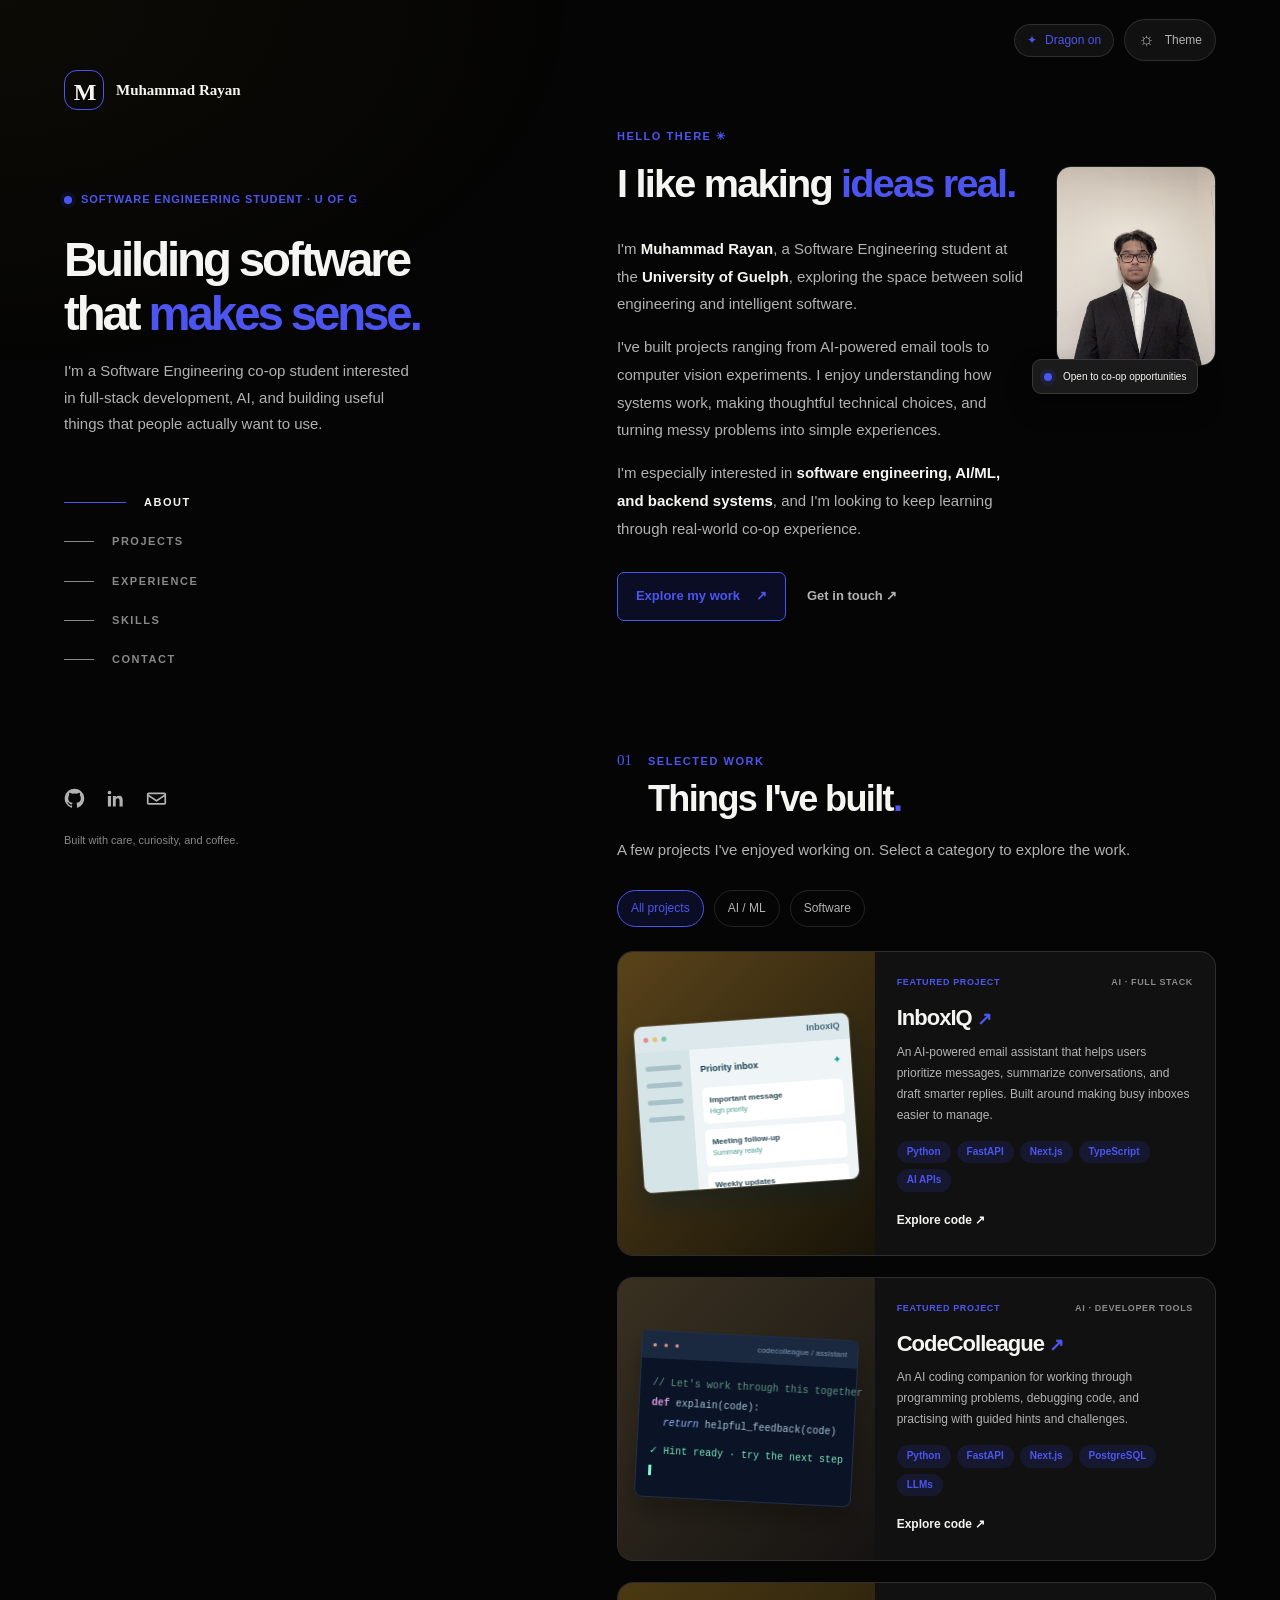
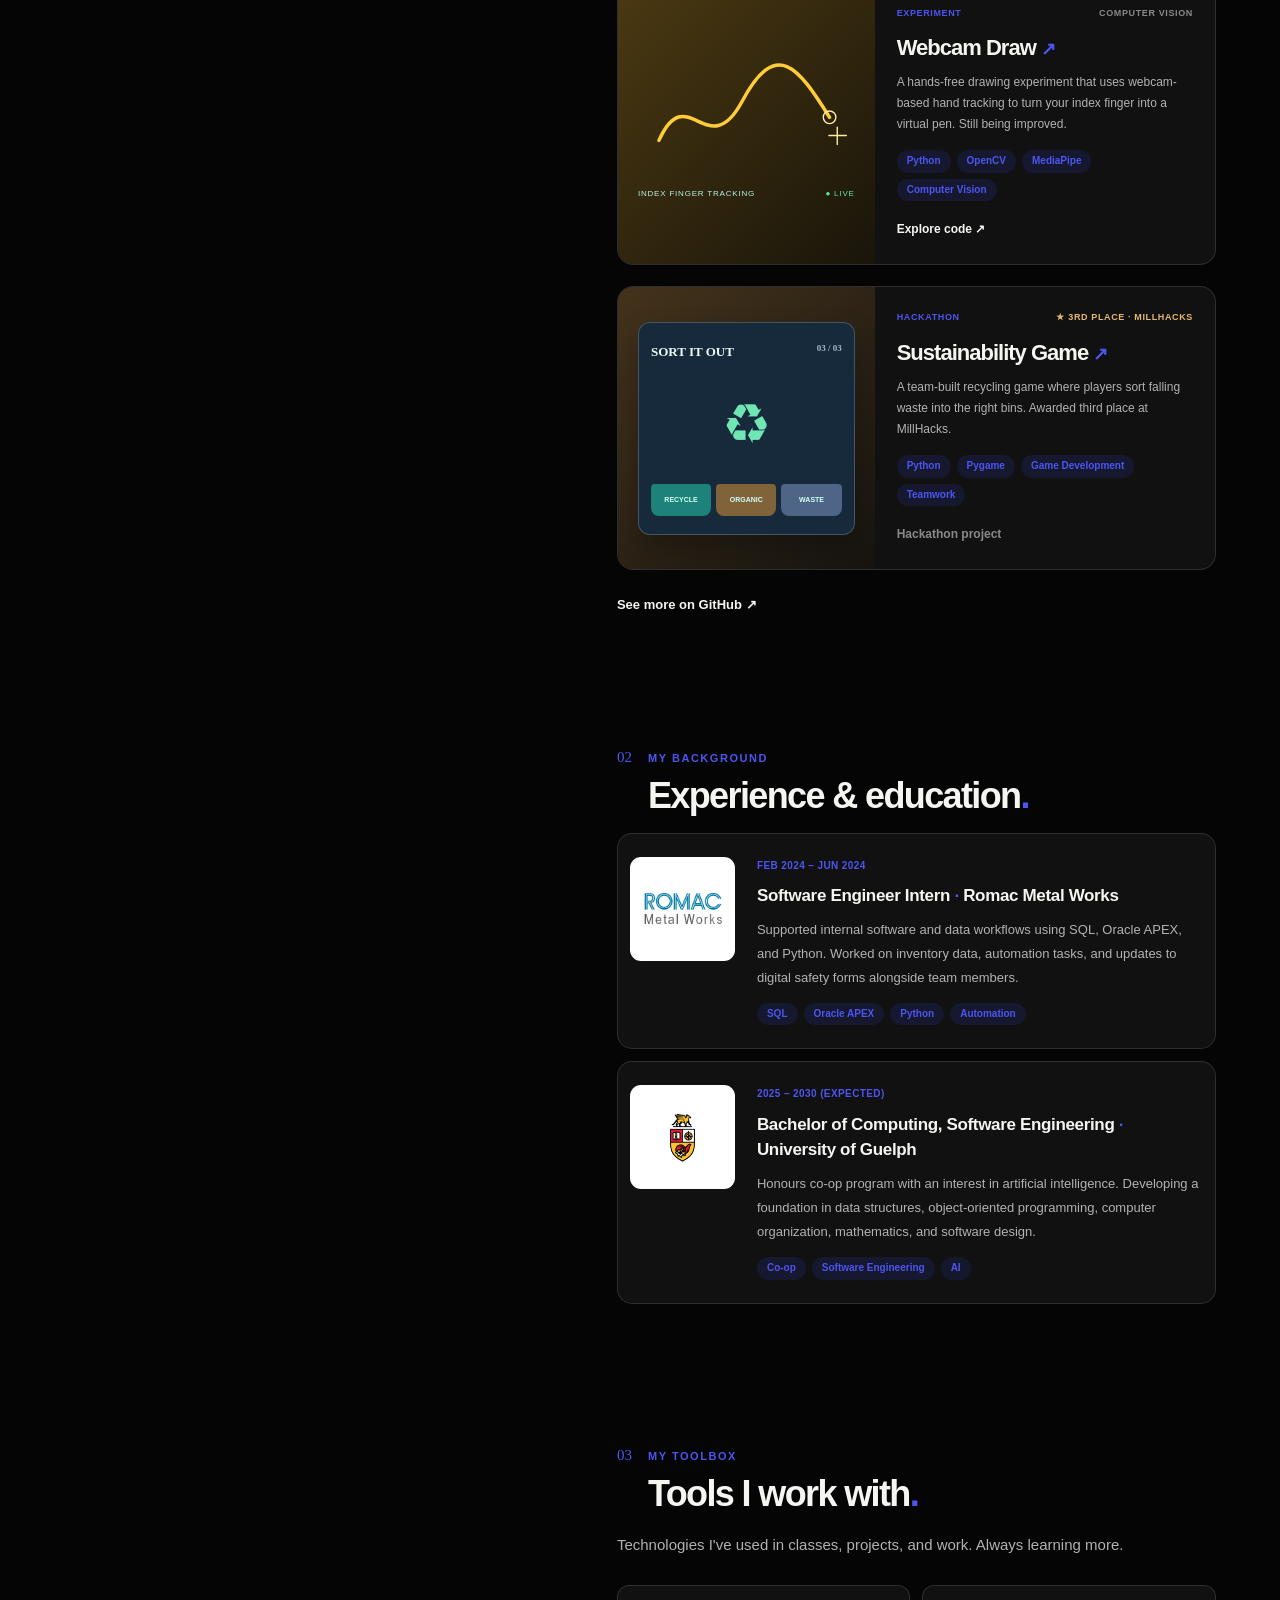
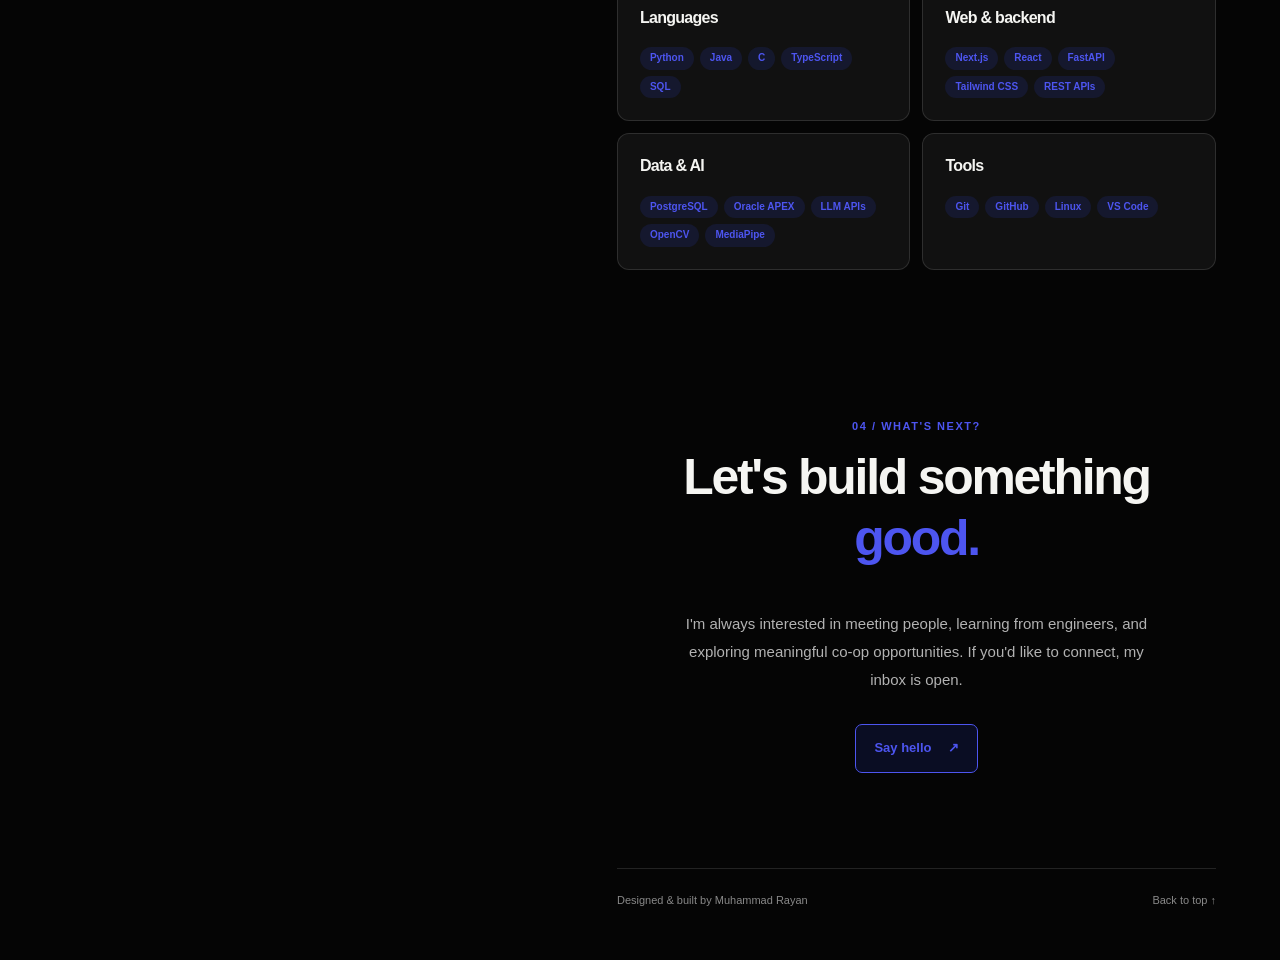
==== commit ddf6e7b5: "Update image source paths in index.html" ====
--- a/index.html
+++ b/index.html
@@ -163,7 +163,7 @@
                     </div>
                     <div class="experience-item experience-feature">
                         <div class="experience-banner">
-                            <img src="assets/romac-logo.png" alt="Romac Metal Works logo" loading="lazy">
+                            <img src="romac-logo.png" alt="Romac Metal Works logo" loading="lazy">
                         </div>
                         <div class="experience-body">
                             <div class="experience-date">FEB 2024 – JUN 2024</div>
@@ -174,7 +174,7 @@
                     </div>
                     <div class="experience-item experience-feature">
                         <div class="experience-banner">
-                            <img src="assets/guelph-crest.png" alt="University of Guelph crest" loading="lazy">
+                            <img src="guelph-crest.png" alt="University of Guelph crest" loading="lazy">
                         </div>
                         <div class="experience-body">
                             <div class="experience-date">2025 – 2030 (EXPECTED)</div>
--- a/style.css
+++ b/style.css
@@ -1,1093 +1,1249 @@
-:root{
-  --bg:          #f3cf8e;   
-  --bg-deep:     #eabd6c;   
-  --bg-card:     #faf1de;  
-  --ink:         #3a2a17;  
-  --ink-soft:    #7c6644;  
-  --accent:      #c8501f;  
-  --accent-ink:  #fdf3e6;   
-  --teal:        #1f6f5c;   
-  --divider:     #dba75f;
-}
-
-*{ box-sizing: border-box; }
-
-html, body{
-  margin: 0;
-  padding: 0;
-  background: var(--bg);
-  color: var(--ink);
-  font-family: 'Work Sans', sans-serif;
-  -webkit-font-smoothing: antialiased;
-}
-
-h1, h2, h3{
-  font-family: 'Lora', serif;
-  margin: 0;
-  color: var(--ink);
-}
-
-a{ color: inherit; text-decoration: none; }
-
-img{ max-width: 100%; display: block; }
-
-/* ---------------- TOP NAV (subpages) ---------------- */
-
-.topbar{
-  display: flex;
-  align-items: center;
-  justify-content: space-between;
-  padding: 18px 48px;
-  background: var(--bg-deep);
-  border-bottom: 3px solid var(--accent);
-  flex-wrap: wrap;
-  gap: 16px;
-}
-
-.topbar-brand{
-  display: flex;
-  align-items: center;
-  gap: 14px;
-}
-
-.topbar-photo{
-  width: 46px;
-  height: 46px;
-  border-radius: 50%;
-  object-fit: cover;
-  border: 2px solid var(--bg-card);
-}
-
-.topbar-name{
-  font-family: 'Lora', serif;
-  font-size: 1.15rem;
-}
-
-.topnav{
-  display: flex;
-  gap: 8px;
-  flex-wrap: wrap;
-}
-
-.topnav a{
-  padding: 8px 18px;
-  border-radius: 999px;
-  font-size: 0.95rem;
-  font-weight: 500;
-  color: var(--ink);
-  border: 2px solid transparent;
-  transition: transform 0.15s ease, background 0.15s ease, color 0.15s ease, border-color 0.15s ease;
-}
-
-.topnav a:hover{
-  transform: translateY(-2px);
-  border-color: var(--accent);
-}
-
-.topnav a.active{
-  background: var(--accent);
-  color: var(--accent-ink);
-}
-
-/* ---------------- PAGE CONTENT WRAPPER ---------------- */
-
-.page-content{
-  max-width: 860px;
-  margin: 0 auto;
-  padding: 64px 32px 96px;
-}
-
-.page-content > h1{
-  font-size: 2.2rem;
-  margin-bottom: 8px;
-}
-
-.page-kicker{
-  color: var(--teal);
-  font-weight: 600;
-  margin-bottom: 4px;
-  font-size: 0.95rem;
-}
-
-.page-intro{
-  color: var(--ink-soft);
-  line-height: 1.75;
-  max-width: 65ch;
-  margin-top: 18px;
-  font-size: 1.05rem;
-}
-
-/* ---------------- PROJECT CARDS ---------------- */
-
-.project{
-  background: var(--bg-card);
-  border: 2px solid var(--divider);
-  border-radius: 14px;
-  padding: 24px 28px;
-  margin-top: 22px;
-  transition: transform 0.18s ease, border-color 0.18s ease, box-shadow 0.18s ease;
-}
-
-.project:hover{
-  transform: translateY(-4px);
-  border-color: var(--accent);
-  box-shadow: 0 10px 22px rgba(200, 80, 31, 0.18);
-}
-
-.project h3{
-  font-size: 1.2rem;
-  margin-bottom: 8px;
-}
-
-.project p{
-  margin: 0;
-  color: var(--ink-soft);
-  line-height: 1.65;
-}
-
-.project-tags{
-  display: flex;
-  gap: 8px;
-  flex-wrap: wrap;
-  margin-top: 14px;
-}
-
-.project-tags span{
-  font-size: 0.8rem;
-  background: var(--bg-deep);
-  color: var(--ink);
-  padding: 4px 12px;
-  border-radius: 999px;
-  border: 1px solid var(--divider);
-}
-
-/* ---------------- SKILLS ---------------- */
-
-.skill-groups{
-  display: grid;
-  grid-template-columns: repeat(auto-fit, minmax(200px, 1fr));
-  gap: 24px;
-  margin-top: 32px;
-}
-
-.skill-group{
-  background: var(--bg-card);
-  border: 2px solid var(--divider);
-  border-radius: 14px;
-  padding: 22px 24px;
-}
-
-.skill-group h3{
-  font-size: 1.05rem;
-  color: var(--teal);
-  margin-bottom: 14px;
-}
-
-.skill-group ul{
-  list-style: none;
-  padding: 0;
-  margin: 0;
-}
-
-.skill-group li{
-  padding: 6px 0;
-  border-bottom: 1px dashed var(--divider);
-  font-size: 0.96rem;
-}
-
-.skill-group li:last-child{ border-bottom: none; }
-
-/* ---------------- TIMELINE (experience/education) ---------------- */
-
-.timeline-item{
-  display: flex;
-  gap: 26px;
-  margin-top: 28px;
-}
-
-.timeline-date{
-  flex: 0 0 130px;
-  color: var(--teal);
-  font-weight: 600;
-  font-size: 0.9rem;
-  padding-top: 3px;
-}
-
-.timeline-body{
-  border-left: 3px solid var(--accent);
-  padding-left: 20px;
-}
-
-.timeline-body h3{
-  font-size: 1.1rem;
-  margin-bottom: 4px;
-}
-
-.timeline-body p{
-  margin: 0;
-  color: var(--ink-soft);
-  line-height: 1.65;
-}
-
-
-/* ================= ABOUT ME PAGE ================= */
-
-.about-hero {
-    margin-top: 10px;
-    margin-bottom: 42px;
-}
-
-.about-hero h1 {
-    font-size: 3rem;
-    margin-bottom: 12px;
-}
-
-.about-subtitle {
-    font-size: 1.15rem;
-    color: var(--ink-soft);
+:root {
+    color-scheme: dark;
+    --bg: #050505;
+    --card: #111111;
+    --card2: #1b1b1b;
+    --text: #f5f5f2;
+    --muted: #b2b2b2;
+    --low: #898989;
+    --border: rgba(255,255,255,.12);
+    --accent: #4d55f0;
+    --accent-soft: rgba(45, 73, 233, 0.134);
+    --shadow: rgba(0,0,0,.42);
+}
+
+:root[data-theme=light] {
+    color-scheme: light;
+    --bg: #f7f9fb;
+    --card: #fff;
+    --card2: #edf2f5;
+    --text: #17263b;
+    --muted: #4d6277;
+    --low: #6b8095;
+    --border: rgba(25,49,77,.13);
+    --accent: #4d55f0;
+    --accent-soft: rgba(45, 54, 233, 0.089);
+    --shadow: rgba(30,63,95,.08);
+}
+
+* {
+    box-sizing: border-box;
+}
+
+html {
+    scroll-behavior: smooth;
+    scroll-padding-top: 30px;
+}
+
+body {
     margin: 0;
-}
-
-.about-subtitle strong {
-    color: var(--accent);
-}
-
-/* Main about card */
-
-.about-card {
-    background: var(--bg-card);
-    border: 2px solid var(--divider);
-    border-radius: 18px;
-    padding: 34px 38px;
-    box-shadow: 0 10px 25px rgba(58, 42, 23, 0.08);
-    transition: transform 0.2s ease, box-shadow 0.2s ease;
-}
-
-.about-card:hover {
-    transform: translateY(-3px);
-    box-shadow: 0 14px 30px rgba(58, 42, 23, 0.12);
-}
-
-.about-card p {
-    color: var(--ink-soft);
-    line-height: 1.8;
-    font-size: 1.05rem;
-    margin: 0 0 22px;
-}
-
-.about-card p:last-child {
-    margin-bottom: 0;
-}
-
-/* Highlighted words */
-
-.about-highlight {
-    color: var(--accent);
+    background: var(--bg);
+    color: var(--text);
+    font: 15px/1.75 "DM Sans",sans-serif;
+    transition: background .25s,color .25s;
+}
+
+a {
+    color: inherit;
+    text-decoration: none;
+}
+
+button {
+    font: inherit;
+}
+
+button,a {
+    -webkit-tap-highlight-color: transparent;
+}
+
+a:focus-visible,button:focus-visible {
+    outline: 2px solid var(--accent);
+    outline-offset: 5px;
+    border-radius: 5px;
+}
+
+::selection {
+    background: var(--accent);
+    color: var(--bg);
+}
+
+h1,h2,h3,p {
+    margin-top: 0;
+}
+
+h1,h2,h3 {
+    font-family: "Space Grotesk",sans-serif;
+    letter-spacing: -.045em;
+    line-height: 1.22;
+}
+
+p {
+    color: var(--muted);
+}
+
+strong {
+    color: var(--text);
     font-weight: 600;
 }
 
-/* Section headings */
+.accent {
+    color: var(--accent);
+}
+
+.skip {
+    position: absolute;
+    top: -100px;
+    left: 10px;
+    z-index: 10;
+    background: var(--accent);
+    color: var(--bg);
+    padding: 10px;
+}
+
+.skip:focus {
+    top: 10px;
+}
+
+.ambient {
+    position: fixed;
+    inset: 0;
+    pointer-events: none;
+    background: radial-gradient(ellipse 55% 50% at 0% 0%,rgba(255,195,34,.035),transparent 85%);
+    z-index: -1;
+}
+
+.layout {
+    max-width: 1330px;
+    margin: auto;
+    padding: 0 5%;
+    display: grid;
+    grid-template-columns: minmax(290px,41%) minmax(0,59%);
+    gap: 7%;
+}
+
+.sidebar {
+    position: sticky;
+    top: 0;
+    height: 100vh;
+    display: flex;
+    flex-direction: column;
+    justify-content: space-between;
+    padding: 70px 0 50px;
+}
+
+.wordmark {
+    display: inline-flex;
+    align-items: center;
+    gap: 12px;
+    color: var(--text);
+    font-family: "Space Grotesk";
+    font-size: 15px;
+    font-weight: 700;
+}
+
+.mark {
+    display: grid;
+    place-items: center;
+    width: 40px;
+    height: 40px;
+    border: 1px solid var(--accent);
+    border-radius: 13px;
+    color: var(--text);
+    font-size: 24px;
+    letter-spacing: -2px;
+}
+
+.eyebrow {
+    font-size: 11px;
+    letter-spacing: .14em;
+    text-transform: uppercase;
+    font-weight: 700;
+    color: var(--accent);
+}
+
+.intro .eyebrow {
+    display: flex;
+    align-items: center;
+    gap: 9px;
+    margin-top: 80px;
+    letter-spacing: .08em;
+}
+
+.status-dot {
+    width: 8px;
+    height: 8px;
+    display: inline-block;
+    background: var(--accent);
+    border-radius: 50%;
+    box-shadow: 0 0 0 4px var(--accent-soft);
+    flex-shrink: 0;
+}
+
+.intro h1 {
+    font-size: clamp(37px,3.7vw,58px);
+    letter-spacing: -.065em;
+    line-height: 1.13;
+    margin: 24px 0 18px;
+}
+
+.intro-copy {
+    max-width: 360px;
+    font-size: 15px;
+}
+
+.side-nav {
+    display: flex;
+    flex-direction: column;
+    gap: 12px;
+    margin-top: 52px;
+}
+
+.nav-link {
+    font-size: 11px;
+    letter-spacing: .14em;
+    text-transform: uppercase;
+    font-weight: 700;
+    color: var(--low);
+    display: flex;
+    align-items: center;
+    gap: 18px;
+    width: max-content;
+    padding: 4px 0;
+    transition: color .2s;
+}
+
+.nav-rule {
+    height: 1px;
+    width: 30px;
+    background: var(--low);
+    transition: width .25s,background .25s;
+}
+
+.nav-link:hover,.nav-link.active {
+    color: var(--text);
+}
+
+.nav-link:hover .nav-rule,.nav-link.active .nav-rule {
+    width: 62px;
+    background: var(--accent);
+}
+
+.socials {
+    display: flex;
+    gap: 20px;
+}
+
+.socials a {
+    color: var(--muted);
+    transition: transform .18s,color .18s;
+}
+
+.socials a:hover {
+    transform: translateY(-4px);
+    color: var(--accent);
+}
+
+.socials svg {
+    width: 21px;
+    height: 21px;
+    fill: currentColor;
+}
+
+.sidebar-footer p {
+    font-size: 11px;
+    margin: 14px 0 0;
+    color: var(--low);
+}
+
+.content {
+    min-width: 0;
+    padding: 24px 0 20px;
+}
+
+.top-controls {
+    display: flex;
+    justify-content: flex-end;
+    height: 32px;
+}
+
+.theme-toggle {
+    display: flex;
+    align-items: center;
+    gap: 10px;
+    background: var(--card);
+    border: 1px solid var(--border);
+    border-radius: 25px;
+    color: var(--muted);
+    font-size: 12px;
+    padding: 4px 13px;
+    cursor: pointer;
+}
+
+.theme-toggle:hover {
+    color: var(--accent);
+    border-color: var(--accent);
+}
+
+.theme-icon {
+    font-size: 18px;
+}
+
+.section {
+    padding: 100px 0 26px;
+    scroll-margin-top: 15px;
+}
 
 .about-section {
-    margin-top: 42px;
-}
-
-.about-section h2 {
-    font-size: 1.6rem;
-    margin-bottom: 18px;
-}
-
-.about-section h2::after {
-    content: "";
-    display: block;
-    width: 45px;
-    height: 3px;
-    background: var(--accent);
-    margin-top: 8px;
-    border-radius: 10px;
-}
-
-/* Programming language tags */
-
-.language-list {
-    display: flex;
-    flex-wrap: wrap;
-    gap: 10px;
-}
-
-.language-tag {
-    background: var(--bg-card);
-    border: 2px solid var(--divider);
-    border-radius: 999px;
-    padding: 8px 16px;
-    font-size: 0.92rem;
-    font-weight: 600;
-    transition: transform 0.18s ease, background 0.18s ease, color 0.18s ease;
-}
-
-.language-tag:hover {
-    transform: translateY(-3px);
-    background: var(--accent);
-    color: var(--accent-ink);
-    border-color: var(--accent);
-}
-
-/* Two small cards */
+    padding-top: 70px;
+}
 
 .about-grid {
     display: grid;
-    grid-template-columns: 1fr 1fr;
-    gap: 20px;
-    margin-top: 20px;
-}
-
-.about-small-card {
-    background: var(--bg-card);
-    border: 2px solid var(--divider);
+    grid-template-columns: minmax(0,1fr) 160px;
+    gap: 30px;
+    align-items: start;
+}
+
+.section-lead {
+    font-size: clamp(29px,3.1vw,42px);
+    margin: 13px 0 27px;
+}
+
+.soft-highlight {
+    color: var(--accent);
+}
+
+.section p {
+    line-height: 1.85;
+}
+
+.photo-shell {
+    position: relative;
+    margin-top: 40px;
+}
+
+.photo-shell img {
+    width: 100%;
+    aspect-ratio: 4/5;
+    object-fit: cover;
+    object-position: center;
+    border-radius: 15px;
+    filter: saturate(.7);
+    border: 1px solid var(--border);
+}
+
+.photo-note {
+    position: absolute;
+    bottom: -20px;
+    left: -24px;
+    background: var(--card2);
+    border: 1px solid var(--border);
+    border-radius: 9px;
+    white-space: nowrap;
+    color: var(--text);
+    font-size: 10px;
+    padding: 8px 11px;
+    box-shadow: 0 12px 25px var(--shadow);
+    display: flex;
+    align-items: center;
+    gap: 11px;
+}
+
+.quick-actions {
+    display: flex;
+    align-items: center;
+    flex-wrap: wrap;
+    gap: 21px;
+    margin-top: 30px;
+}
+
+.primary-button {
+    display: inline-flex;
+    align-items: center;
+    gap: 16px;
+    border: 1px solid var(--accent);
+    color: var(--accent);
+    padding: 12px 18px;
+    border-radius: 7px;
+    font-size: 13px;
+    font-weight: 700;
+    background: var(--accent-soft);
+    transition: transform .2s,background .2s;
+}
+
+.primary-button:hover {
+    transform: translateY(-3px);
+    background: rgba(255,202,53,.18);
+}
+
+.text-button {
+    font-size: 13px;
+    font-weight: 700;
+    color: var(--muted);
+}
+
+.text-button:hover {
+    color: var(--accent);
+}
+
+.section-heading {
+    display: flex;
+    align-items: baseline;
+    gap: 16px;
+    margin-bottom: 15px;
+}
+
+.section-heading .eyebrow {
+    margin-bottom: 6px;
+}
+
+.section-heading h2 {
+    font-size: clamp(26px,2.9vw,36px);
+    margin: 0;
+}
+
+.section-num {
+    color: var(--accent);
+    font-family: "Space Grotesk";
+    font-size: 15px;
+}
+
+.section-subtitle {
+    margin-bottom: 26px;
+}
+
+.filters {
+    display: flex;
+    gap: 10px;
+    flex-wrap: wrap;
+    margin: 24px 0;
+}
+
+.filter {
+    border: 1px solid var(--border);
+    border-radius: 30px;
+    padding: 7px 13px;
+    background: transparent;
+    color: var(--muted);
+    font-size: 12px;
+    cursor: pointer;
+    transition: .2s;
+}
+
+.filter:hover,.filter.active {
+    background: var(--accent-soft);
+    border-color: var(--accent);
+    color: var(--accent);
+}
+
+.project-list {
+    display: grid;
+    gap: 21px;
+}
+
+.project-card {
+    display: grid;
+    grid-template-columns: 43% 57%;
+    border: 1px solid var(--border);
     border-radius: 16px;
-    padding: 24px;
-    transition: transform 0.18s ease, border-color 0.18s ease;
-}
-
-.about-small-card:hover {
-    transform: translateY(-4px);
-    border-color: var(--accent);
-}
-
-.about-small-card h3 {
-    font-size: 1.15rem;
-    color: var(--teal);
-    margin-bottom: 10px;
-}
-
-.about-small-card p {
-    color: var(--ink-soft);
-    line-height: 1.65;
-    margin: 0;
-}
-
-/* Co-op goal box */
-
-.about-goal {
-    margin-top: 42px;
-    padding: 26px 30px;
-    border-radius: 16px;
-    background: var(--accent);
-    color: var(--accent-ink);
-    box-shadow: 0 10px 22px rgba(200, 80, 31, 0.22);
-}
-
-.about-goal h2 {
-    color: var(--accent-ink);
-    font-size: 1.5rem;
-    margin-bottom: 10px;
-}
-
-.about-goal p {
-    margin: 0;
-    line-height: 1.7;
-    font-size: 1rem;
-}
-
-/* Mobile */
-
-@media (max-width: 640px) {
-
-    .about-hero h1 {
-        font-size: 2.4rem;
-    }
-
-    .about-card {
-        padding: 26px 22px;
-    }
-
-    .about-grid {
-        grid-template-columns: 1fr;
-    }
-
-    .about-goal {
-        padding: 24px 22px;
-    }
-}
-
-/* ================= PROJECTS PAGE ================= */
-
-.projects-hero {
-    margin-bottom: 42px;
-}
-
-.projects-hero h1 {
-    font-size: 3rem;
-    margin-bottom: 10px;
-}
-
-
-/* Project cards */
-
-.project-featured {
-    position: relative;
-    display: flex;
-    gap: 26px;
-    padding: 30px 32px;
     overflow: hidden;
-}
-
-
-/* Project number */
-
-.project-number {
-    flex: 0 0 55px;
-
-    width: 55px;
-    height: 55px;
-
+    background: var(--card);
+    min-height: 245px;
+    transition: transform .25s,border-color .25s,box-shadow .25s;
+}
+
+.project-card:hover {
+    transform: translateY(-5px);
+    border-color: rgba(255,202,53,.38);
+    box-shadow: 0 15px 45px var(--shadow);
+}
+
+.project-card[hidden] {
+    display: none;
+}
+
+.project-visual {
+    padding: 20px;
     display: flex;
     align-items: center;
     justify-content: center;
-
+    overflow: hidden;
+    min-height: 230px;
+}
+
+.visual-inbox {
+    background: linear-gradient(135deg,#59431a,#181408);
+}
+
+.visual-code {
+    background: linear-gradient(135deg,#393020,#151312);
+}
+
+.visual-draw {
+    background: linear-gradient(135deg,#4b3912,#19150a);
+}
+
+.visual-game {
+    background: linear-gradient(135deg,#44331b,#171411);
+}
+
+.mini-window {
+    width: 100%;
+    min-width: 165px;
+    box-shadow: 0 15px 25px #061d2d66;
+    border: 1px solid #ffffff2b;
+    border-radius: 9px;
+    overflow: hidden;
+    transform: rotate(-4deg);
+    transition: transform .35s;
+}
+
+.project-card:hover .mini-window {
+    transform: rotate(-1deg) scale(1.045);
+}
+
+.mini-top {
+    height: 26px;
+    background: #dce8ec;
+    display: flex;
+    gap: 4px;
+    align-items: center;
+    padding: 0 9px;
+}
+
+.mini-top>span {
+    width: 5px;
+    height: 5px;
     border-radius: 50%;
-
-    background: var(--accent);
-    color: var(--accent-ink);
-
-    font-family: 'Lora', serif;
-    font-size: 1.1rem;
-    font-weight: 600;
-
-    transition: transform 0.2s ease;
-}
-
-.project-featured:hover .project-number {
-    transform: scale(1.1) rotate(5deg);
-}
-
-
-/* Project content */
-
-.project-content {
+    background: #ec8c84;
+}
+
+.mini-top>span:nth-child(2) {
+    background: #e6c370;
+}
+
+.mini-top>span:nth-child(3) {
+    background: #76c8aa;
+}
+
+.mini-top small {
+    color: #426779;
+    margin-left: auto;
+    font-size: 9px;
+    font-weight: 700;
+}
+
+.mini-body {
+    display: flex;
+    background: #eff5f6;
+    height: 140px;
+}
+
+.mini-side {
+    width: 25%;
+    background: #d5e4e7;
+    padding: 14px 9px;
+}
+
+.mini-side i {
+    display: block;
+    height: 5px;
+    border-radius: 5px;
+    background: #a9c2c9;
+    margin-bottom: 12px;
+}
+
+.mini-main {
+    padding: 13px 10px;
     flex: 1;
 }
 
-
-/* Project title */
-
-.project-title-row {
-    display: flex;
-    align-items: center;
-    gap: 14px;
-    flex-wrap: wrap;
-    margin-bottom: 14px;
-}
-
-.project-title-row h2 {
-    font-size: 1.55rem;
-    margin: 0;
-}
-
-
-/* Project type */
-
-.project-type {
-    font-size: 0.78rem;
-    font-weight: 600;
-
-    padding: 5px 11px;
-
-    border-radius: 999px;
-
-    background: var(--bg-deep);
-    color: var(--teal);
-
-    border: 1px solid var(--divider);
-}
-
-
-/* Project description */
-
-.project-description {
-    color: var(--ink-soft);
-    line-height: 1.7;
-    margin: 0 0 14px;
-}
-
-
-/* Award project */
-
-.project-award {
-    border-color: var(--accent);
-    background: var(--bg-card);
-}
-
-.project-award-badge {
-    font-size: 0.8rem;
-    font-weight: 600;
-
-    padding: 6px 12px;
-
-    border-radius: 999px;
-
-    background: var(--accent);
-    color: var(--accent-ink);
-}
-
-
-/* Achievement */
-
-.project-result {
-    margin: 18px 0 0;
-
-    padding: 12px 16px;
-
-    border-left: 4px solid var(--teal);
-
-    background: var(--bg);
-
-    color: var(--ink);
-
-    border-radius: 4px;
-}
-
-.project-result strong {
-    color: var(--teal);
-}
-
-
-/* Project tags */
-
-.project-tags {
-    display: flex;
-    flex-wrap: wrap;
-    gap: 8px;
-    margin-top: 20px;
-}
-
-.project-tags span {
-    font-size: 0.8rem;
-
-    background: var(--bg-deep);
-    color: var(--ink);
-
-    padding: 6px 12px;
-
-    border-radius: 999px;
-
-    border: 1px solid var(--divider);
-
-    transition: transform 0.15s ease,
-                background 0.15s ease,
-                color 0.15s ease;
-}
-
-.project-tags span:hover {
-    transform: translateY(-2px);
-
-    background: var(--teal);
-    color: white;
-
-    border-color: var(--teal);
-}
-
-
-/* Bottom section */
-
-.projects-footer {
-    margin-top: 45px;
-
-    padding: 26px 30px;
-
-    border-top: 2px solid var(--divider);
-
+.mini-label {
+    color: #133c4c;
+    font-weight: 700;
+    font-size: 9px;
+    display: flex;
+    justify-content: space-between;
+    margin-bottom: 10px;
+}
+
+.mini-label b {
+    color: #159f98;
+}
+
+.mini-email {
+    padding: 7px;
+    background: #fff;
+    border-radius: 5px;
+    margin-bottom: 6px;
+    color: #234350;
+    display: flex;
+    flex-direction: column;
+    line-height: 1.5;
+}
+
+.mini-email strong {
+    color: #234350;
+    font-size: 8px;
+}
+
+.mini-email em {
+    font-style: normal;
+    font-size: 7px;
+    color: #41978a;
+}
+
+.terminal {
+    background: #0b1427;
+    border: 1px solid #6073a044;
+    border-radius: 8px;
+    width: 100%;
+    transform: rotate(3deg);
+    box-shadow: 0 15px 23px #0004;
+    transition: transform .35s;
+}
+
+.project-card:hover .terminal {
+    transform: rotate(0) scale(1.04);
+}
+
+.terminal-bar {
+    height: 27px;
+    background: #1a2940;
     display: flex;
     align-items: center;
     justify-content: space-between;
-
+    padding: 0 10px;
+    font-size: 8px;
+    color: #819ab7;
+}
+
+.terminal-dots {
+    color: #de938a;
+    letter-spacing: 2px;
+}
+
+.terminal-content {
+    padding: 15px 12px;
+    display: flex;
+    flex-direction: column;
+    font: 10px/2 "Courier New",monospace;
+    color: #a6c3d7;
+    white-space: nowrap;
+}
+
+.term-comment {
+    color: #5f947f;
+}
+
+.terminal-content b {
+    color: #d59be1;
+}
+
+.terminal-content em {
+    color: #91b7ff;
+}
+
+.indent {
+    padding-left: 12px;
+}
+
+.terminal-answer {
+    color: #76e3b7;
+    padding-top: 8px;
+}
+
+.cursor-line {
+    color: #80f6d3;
+}
+
+.draw-surface {
+    width: 100%;
+    max-width: 230px;
+}
+
+.draw-surface svg {
+    width: 100%;
+    height: auto;
+}
+
+.draw-label {
+    display: flex;
+    justify-content: space-between;
+    font-size: 8px;
+    letter-spacing: .1em;
+    color: #b5f4e6;
+}
+
+.draw-label span {
+    color: #63e2ac;
+}
+
+.game-scene {
+    width: 100%;
+    max-width: 220px;
+    border: 1px solid #ffffff33;
+    border-radius: 12px;
+    padding: 18px 12px;
+    background: #172a3c;
+    box-shadow: 0 15px 30px #0004;
+}
+
+.game-heading {
+    color: #edf7f5;
+    font-weight: 700;
+    font-family: "Space Grotesk";
+    display: flex;
+    justify-content: space-between;
+    font-size: 13px;
+}
+
+.game-heading small {
+    color: #a6b8ce;
+    font-size: 9px;
+}
+
+.falling {
+    text-align: center;
+    font-size: 55px;
+    color: #70e6b4;
+    margin: 12px 0;
+    animation: float 3s ease-in-out infinite;
+}
+
+.game-bins {
+    display: flex;
+    gap: 5px;
+}
+
+.game-bins span {
+    flex: 1;
+    text-align: center;
+    background: #1d8279;
+    color: #d1fff5;
+    border-radius: 4px 4px 8px 8px;
+    padding: 10px 1px;
+    font-size: 7px;
+    font-weight: 700;
+}
+
+.game-bins span:nth-child(2) {
+    background: #81633a;
+}
+
+.game-bins span:nth-child(3) {
+    background: #4f6588;
+}
+
+.project-details {
+    padding: 23px 22px;
+}
+
+.project-overline {
+    display: flex;
+    justify-content: space-between;
+    gap: 8px;
+    color: var(--accent);
+    font-size: 9px;
+    font-weight: 700;
+    letter-spacing: .07em;
+}
+
+.project-overline>span:last-child {
+    color: var(--low);
+    text-align: right;
+}
+
+.project-overline .award {
+    color: #e6b86f !important;
+}
+
+.project-details h3 {
+    font-size: 22px;
+    margin: 14px 0 10px;
+}
+
+.project-details h3>span {
+    color: var(--accent);
+    font-size: 18px;
+    display: inline-block;
+    transition: transform .2s;
+}
+
+.project-card:hover h3>span {
+    transform: translate(3px,-3px);
+}
+
+.project-details p {
+    font-size: 12px;
+    line-height: 1.75;
+    margin-bottom: 15px;
+}
+
+.tags {
+    display: flex;
+    flex-wrap: wrap;
+    gap: 6px;
+}
+
+.tags span {
+    display: inline-block;
+    background: var(--accent-soft);
+    color: var(--accent);
+    border-radius: 30px;
+    font-size: 10px;
+    font-weight: 600;
+    padding: 3px 10px;
+    line-height: 1.65;
+}
+
+.project-link,.no-link {
+    display: inline-block;
+    margin-top: 18px;
+    color: var(--text);
+    font-size: 12px;
+    font-weight: 700;
+}
+
+.project-link:hover,.bottom-link:hover {
+    color: var(--accent);
+}
+
+.no-link {
+    color: var(--low);
+}
+
+.bottom-link {
+    display: inline-block;
+    font-size: 13px;
+    font-weight: 700;
+    margin-top: 24px;
+}
+
+.experience-item {
+    display: grid;
+    grid-template-columns: 145px 1fr;
     gap: 20px;
-}
-
-.projects-footer p {
-    color: var(--ink-soft);
-    margin: 0;
-    line-height: 1.6;
-}
-
-.projects-next {
-    flex-shrink: 0;
-
-    padding: 10px 18px;
-
-    border-radius: 999px;
-
-    background: var(--accent);
-    color: var(--accent-ink);
-
-    font-weight: 600;
-
-    transition: transform 0.18s ease,
-                box-shadow 0.18s ease;
-}
-
-.projects-next:hover {
+    padding: 28px 5px;
+    border-bottom: 1px solid var(--border);
+    border-radius: 8px;
+    transition: background .2s;
+}
+
+.experience-item:hover {
+    background: var(--accent-soft);
+}
+
+.experience-date {
+    font-size: 10px;
+    color: var(--low);
+    letter-spacing: .04em;
+    font-weight: 700;
+}
+
+.experience-item h3 {
+    font-size: 17px;
+    line-height: 1.5;
+    margin-bottom: 10px;
+    letter-spacing: -.02em;
+}
+
+.experience-item p {
+    font-size: 13px;
+}
+
+.skills-grid {
+    display: grid;
+    grid-template-columns: 1fr 1fr;
+    gap: 12px;
+}
+
+.skill-group {
+    padding: 22px;
+    background: var(--card);
+    border: 1px solid var(--border);
+    border-radius: 12px;
+}
+
+.skill-group h3 {
+    font-size: 16px;
+    margin-bottom: 20px;
+}
+
+.contact-section {
+    text-align: center;
+    padding: 120px 35px 95px;
+}
+
+.contact-section h2 {
+    font-size: clamp(32px,3.9vw,51px);
+}
+
+.contact-section p:not(.eyebrow) {
+    max-width: 470px;
+    margin: 22px auto 31px;
+}
+
+.footer {
+    border-top: 1px solid var(--border);
+    padding: 22px 0 30px;
+    display: flex;
+    justify-content: space-between;
+    gap: 15px;
+    font-size: 11px;
+    color: var(--low);
+}
+
+.footer a:hover {
+    color: var(--accent);
+}
+
+.mobile-section-label {
+    display: none;
+}
+
+.reveal {
+    opacity: 0;
+    transform: translateY(15px);
+    transition: opacity .55s ease,transform .55s ease;
+}
+
+.reveal.is-visible {
+    opacity: 1;
+    transform: none;
+}
+
+@keyframesfloat {
+    50% {
+        transform: translateY(-11px);
+    }
+}
+
+@media(max-width:1100px) {
+    .layout {
+        gap: 5%;
+        padding: 0 4%;
+    }
+    .about-grid {
+        grid-template-columns: 1fr 125px;
+        gap: 19px;
+    }
+    .project-card {
+        grid-template-columns: 1fr;
+    }
+    .project-visual {
+        height: 190px;
+        min-height: 190px;
+    }
+    .project-details {
+        padding: 21px;
+    }
+    .mini-window {
+        max-width: 260px;
+    }
+    .terminal {
+        max-width: 260px;
+    }
+}
+
+@media(max-width:780px) {
+    .layout {
+        display: block;
+        max-width: 680px;
+        padding: 0 23px;
+    }
+    .sidebar {
+        position: static;
+        height: auto;
+        padding: 28px 0 24px;
+    }
+    .intro .eyebrow {
+        margin-top: 35px;
+    }
+    .intro h1 {
+        font-size: 44px;
+        max-width: 550px;
+    }
+    .intro-copy {
+        max-width: 500px;
+    }
+    .side-nav {
+        display: none;
+    }
+    .sidebar-footer {
+        margin-top: 25px;
+    }
+    .content {
+        padding-top: 0;
+    }
+    .top-controls {
+        position: absolute;
+        top: 27px;
+        right: 23px;
+    }
+    .section {
+        padding: 75px 0 5px;
+    }
+    .about-section {
+        padding-top: 50px;
+    }
+    .section-lead {
+        font-size: 36px;
+    }
+    .mobile-section-label {
+        display: block;
+        color: var(--accent);
+        font-size: 11px;
+        letter-spacing: .1em;
+        font-weight: 700;
+        margin-bottom: 20px;
+    }
+    .project-card {
+        grid-template-columns: 40% 60%;
+        min-height: 200px;
+    }
+    .project-visual {
+        height: auto;
+    }
+    .experience-item {
+        grid-template-columns: 125px 1fr;
+    }
+    .contact-section {
+        padding: 100px 0 70px;
+    }
+}
+
+@media(max-width:540px) {
+    .intro h1 {
+        font-size: 37px;
+    }
+    .intro-copy {
+        font-size: 14px;
+    }
+    .wordmark-text {
+        font-size: 13px;
+    }
+    .about-grid {
+        display: flex;
+        flex-direction: column-reverse;
+        gap: 25px;
+    }
+    .photo-shell {
+        margin: 0 0 10px;
+        width: 130px;
+    }
+    .photo-shell img {
+        aspect-ratio: 1;
+        object-position: center;
+    }
+    .photo-note {
+        bottom: -10px;
+        left: 100px;
+        font-size: 9px;
+    }
+    .section-lead {
+        font-size: 32px;
+    }
+    .project-card {
+        display: block;
+    }
+    .project-visual {
+        height: 180px;
+        min-height: 180px;
+    }
+    .project-details {
+        padding: 21px;
+    }
+    .experience-item {
+        grid-template-columns: 1fr;
+        gap: 5px;
+    }
+    .skills-grid {
+        grid-template-columns: 1fr;
+    }
+    .contact-section h2 {
+        font-size: 34px;
+    }
+    .footer {
+        flex-direction: column;
+    }
+    .theme-toggle span:last-child {
+        display: none;
+    }
+}
+
+@media(prefers-reduced-motion:reduce) {
+    html {
+        scroll-behavior: auto;
+    }
+    *,*::before,*::after {
+        animation: none !important;
+        transition: none !important;
+    }
+    .reveal {
+        opacity: 1;
+        transform: none;
+    }
+}
+
+/*Gold edition: interaction stays light and works without any libraries*/
+#snake-cursor {
+    position: fixed;
+    inset: 0;
+    width: 100%;
+    height: 100%;
+    pointer-events: none;
+    z-index: 9999;
+    opacity: 0;
+    transition: opacity .22s;
+}
+
+#snake-cursor.active {
+    opacity: 1;
+}
+
+@media(pointer:fine) and (prefers-reduced-motion:no-preference) {
+    body.snake-enabled,body.snake-enabled a,body.snake-enabled button {
+        cursor: none;
+    }
+}
+
+.top-controls {
+    gap: 10px;
+    align-items: center;
+}
+
+.trail-toggle {
+    display: flex;
+    align-items: center;
+    gap: 8px;
+    background: var(--card);
+    color: var(--muted);
+    border: 1px solid var(--border);
+    border-radius: 30px;
+    padding: 5px 12px;
+    font-size: 12px;
+    cursor: pointer;
+    transition: border-color .2s,color .2s,transform .2s;
+}
+
+.trail-toggle:hover {
+    border-color: var(--accent);
+    color: var(--accent);
+    transform: translateY(-2px);
+}
+
+.trail-toggle[aria-pressed="true"] {
+    color: var(--accent);
+}
+
+.experience-feature {
+    display: grid;
+    grid-template-columns: 105px 1fr;
+    gap: 22px;
+    align-items: start;
+    padding: 23px 12px;
+    margin: 12px 0;
+    border: 1px solid var(--border);
+    background: var(--card);
+    border-radius: 15px;
+    transition: transform .2s,border-color .2s,box-shadow .2s;
+}
+
+.experience-feature:hover {
     transform: translateY(-3px);
-
-    box-shadow: 0 8px 18px rgba(200, 80, 31, 0.3);
-}
-
-
-/* Mobile */
-
-@media (max-width: 640px) {
-
-    .projects-hero h1 {
-        font-size: 2.4rem;
-    }
-
-    .project-featured {
-        flex-direction: column;
-        gap: 18px;
-        padding: 26px 22px;
-    }
-
-    .project-number {
-        width: 48px;
-        height: 48px;
-        flex-basis: 48px;
-    }
-
-    .project-title-row h2 {
-        font-size: 1.35rem;
-    }
-
-    .projects-footer {
-        flex-direction: column;
-        align-items: flex-start;
-    }
-
-}
-
-/* ================= GITHUB PROJECT LINK ================= */
-
-.github-project-link {
-    display: inline-block;
-
-    margin-top: 18px;
-
-    padding: 9px 16px;
-
-    border-radius: 999px;
-
-    background: var(--ink);
-    color: var(--accent-ink);
-
-    font-size: 0.88rem;
-    font-weight: 600;
-
-    transition: transform 0.18s ease,
-                background 0.18s ease,
-                box-shadow 0.18s ease;
-}
-
-.github-project-link:hover {
-    transform: translateY(-3px);
-
-    background: var(--teal);
-
-    box-shadow: 0 7px 16px rgba(31, 111, 92, 0.25);
-  
-}
-
-footer {
-text-align: center;
-margin-top: 40px;
-padding: 20px;
-}
-
-footer a {
-color: #0066cc;
-text-decoration: underline;
-font-weight: 600;
-transition: 0.2s ease;
-}
-
-footer a:hover {
-color: #003d99;
-transform: translateY(-2px);
-display: inline-block;
-}
-
-/* ================= SKILLS PAGE ================= */
-
-.skills-hero {
-margin-bottom: 45px;
-}
-
-.skills-hero h1 {
-font-size: 3rem;
-margin-bottom: 10px;
-}
-
-.skills-section {
-margin-bottom: 50px;
-}
-
-.skills-section-heading {
-display: flex;
-align-items: center;
-gap: 18px;
-margin-bottom: 22px;
-}
-
-.skills-section-number {
-width: 45px;
-height: 45px;
-flex-shrink: 0;
-display: flex;
-align-items: center;
-justify-content: center;
-border-radius: 50%;
-background: var(--accent);
-color: var(--accent-ink);
-font-family: 'Lora', serif;
-font-weight: 600;
-}
-
-.skills-section-heading h2 {
-margin: 0 0 4px;
-font-size: 1.6rem;
-}
-
-.skills-section-heading p {
-margin: 0;
-color: var(--ink-soft);
-font-size: 0.95rem;
-}
-
-.skills-list {
-display: grid;
-grid-template-columns: repeat(3, 1fr);
-gap: 18px;
-}
-
-.skill-card {
-background: var(--bg-card);
-border: 2px solid var(--divider);
-border-radius: 16px;
-padding: 22px;
-transition: transform 0.2s ease,
-border-color 0.2s ease,
-box-shadow 0.2s ease;
-}
-
-.skill-card {
-transform: translateY(-5px);
-border-color: var(--accent);
-box-shadow: 0 10px 22px rgba(58, 42, 23, 0.1);
-}
-
-.skill-card h3 {
-margin: 0 0 9px;
-font-size: 1.1rem;
-color: var(--teal);
-}
-
-.skill-card p {
-margin: 0;
-color: var(--ink-soft);
-line-height: 1.55;
-font-size: 0.9rem;
-}
-
-@media (max-width: 800px) {
-
-.skills-list {
-    grid-template-columns: repeat(2, 1fr);
-}
-
-}
-
-@media (max-width: 640px) {
-
-.skills-hero h1 {
-    font-size: 2.4rem;
-}
-
-.skills-list {
-    grid-template-columns: 1fr;
-}
-
-.skills-section-heading {
-    align-items: flex-start;
-}
-
-}
-
-/* ================= EXPERIENCE & EDUCATION PAGE ================= */
-
-.experience-hero {
-margin-bottom: 50px;
-}
-
-.experience-hero h1 {
-font-size: 3rem;
-margin-bottom: 10px;
-}
-
-.timeline-section {
-margin-bottom: 55px;
-}
-
-.section-title-row {
-display: flex;
-align-items: center;
-gap: 18px;
-margin-bottom: 25px;
-}
-
-.section-number {
-width: 45px;
-height: 45px;
-flex-shrink: 0;
-display: flex;
-align-items: center;
-justify-content: center;
-border-radius: 50%;
-background: var(--accent);
-color: var(--accent-ink);
-font-family: 'Lora', serif;
-font-weight: 600;
-}
-
-.section-title-row h2 {
-margin: 0 0 4px;
-font-size: 1.6rem;
-}
-
-.section-title-row p {
-margin: 0;
-color: var(--ink-soft);
-font-size: 0.95rem;
-}
-
-.timeline-card {
-display: grid;
-grid-template-columns: 180px 1fr;
-gap: 30px;
-background: var(--bg-card);
-border: 2px solid var(--divider);
-border-radius: 18px;
-padding: 32px;
-transition: transform 0.2s ease,
-border-color 0.2s ease,
-box-shadow 0.2s ease;
-}
-
-.timeline-card {
-transform: translateY(-4px);
-border-color: var(--accent);
-box-shadow: 0 12px 26px rgba(58, 42, 23, 0.1);
-}
-
-.timeline-date {
-color: var(--accent);
-font-weight: 600;
-line-height: 1.5;
-}
-
-.timeline-date span {
-display: block;
-margin-top: 5px;
-color: var(--ink-soft);
-font-size: 0.85rem;
-font-weight: 400;
-}
-
-.timeline-content {
-border-left: 2px solid var(--divider);
-padding-left: 30px;
-}
-
-.timeline-kicker {
-color: var(--teal);
-font-size: 0.75rem;
-font-weight: 600;
-letter-spacing: 0.08em;
-margin: 0 0 8px;
-}
-
-.timeline-content h3 {
-margin: 0 0 4px;
-font-size: 1.65rem;
-}
-
-.timeline-content h4 {
-margin: 0 0 20px;
-color: var(--teal);
-font-size: 1rem;
-font-weight: 600;
-}
-
-.timeline-content p {
-color: var(--ink-soft);
-line-height: 1.7;
-margin: 0 0 15px;
-}
-
-.experience-tags {
-display: flex;
-flex-wrap: wrap;
-gap: 8px;
-margin-top: 22px;
-}
-
-.experience-tags span,
-.coursework-list span {
-background: var(--bg-deep);
-border: 1px solid var(--divider);
-border-radius: 999px;
-padding: 6px 12px;
-font-size: 0.8rem;
-font-weight: 600;
-transition: transform 0.15s ease,
-background 0.15s ease;
-}
-
-.experience-tags span,
-.coursework-list span {
-transform: translateY(-2px);
-background: var(--teal);
-color: white;
-}
-
-.education-highlight {
-display: grid;
-grid-template-columns: repeat(3, 1fr);
-gap: 12px;
-margin: 20px 0 25px;
-}
-
-.education-highlight div {
-background: var(--bg);
-border: 1px solid var(--divider);
-border-radius: 12px;
-padding: 15px;
-}
-
-.education-highlight strong {
-display: block;
-color: var(--accent);
-font-family: 'Lora', serif;
-font-size: 1.1rem;
-margin-bottom: 4px;
-}
-
-.education-highlight span {
-color: var(--ink-soft);
-font-size: 0.78rem;
-}
-
-.timeline-content h5 {
-color: var(--ink);
-font-size: 1rem;
-margin: 25px 0 12px;
-}
-
-.coursework-list {
-display: flex;
-flex-wrap: wrap;
-gap: 8px;
-}
-
-.journey-next {
-margin-top: 45px;
-padding: 30px;
-background: var(--accent);
-color: var(--accent-ink);
-border-radius: 18px;
-box-shadow: 0 10px 24px rgba(200, 80, 31, 0.2);
-}
-
-.journey-next h2 {
-color: var(--accent-ink);
-margin: 0 0 10px;
-font-size: 1.5rem;
-}
-
-.journey-next p {
-margin: 0 0 20px;
-line-height: 1.7;
-}
-
-.journey-next a {
-display: inline-block;
-background: var(--accent-ink);
-color: var(--accent);
-padding: 9px 16px;
-border-radius: 999px;
-font-weight: 600;
-transition: transform 0.18s ease,
-box-shadow 0.18s ease;
-}
-
-.journey-next a {
-transform: translateY(-3px);
-box-shadow: 0 7px 16px rgba(58, 42, 23, 0.2);
-}
-
-@media (max-width: 800px) {
-
-.timeline-card {
-    grid-template-columns: 1fr;
-    gap: 20px;
-}
-
-.timeline-content {
-    border-left: none;
-    border-top: 2px solid var(--divider);
-    padding-left: 0;
-    padding-top: 22px;
-}
-
-}
-
-@media (max-width: 640px) {
-
-.experience-hero h1 {
-    font-size: 2.4rem;
-}
-
-.timeline-card {
-    padding: 24px 20px;
-}
-
-.education-highlight {
-    grid-template-columns: 1fr;
-}
-
-}
-
-
-
-.project-in-progress {
-border-color: var(--teal);
-}
-
-.project-progress-badge {
-font-size: 0.8rem;
-font-weight: 600;
-padding: 6px 12px;
-border-radius: 999px;
-background: var(--teal);
-color: white;
-}
-
-.project-in-progress:hover {
-border-color: var(--teal);
-}
-
-/* ---------------- RESPONSIVE ---------------- */
-
-@media (max-width: 640px){
-  .topbar{ padding: 16px 20px; }
-  .page-content{ padding: 44px 20px 72px; }
-  .timeline-item{ flex-direction: column; gap: 8px; }
-  .timeline-date{ flex: none; }
-}
+    border-color: rgba(255,202,53,.42);
+    box-shadow: 0 12px 28px var(--shadow);
+    background: var(--card);
+}
+
+.experience-banner {
+    width: 105px;
+    height: 104px;
+    border-radius: 11px;
+    background: #fff;
+    display: grid;
+    place-items: center;
+    padding: 10px;
+    overflow: hidden;
+}
+
+.experience-banner img {
+    max-width: 100%;
+    max-height: 100%;
+    object-fit: contain;
+    display: block;
+}
+
+.experience-feature:nth-of-type(3) .experience-banner {
+    padding: 7px 24px;
+}
+
+.experience-body .experience-date {
+    margin: 0 0 9px;
+    color: var(--accent);
+}
+
+.experience-body h3 {
+    margin: 0 0 9px;
+}
+
+.experience-body p {
+    margin-bottom: 13px;
+}
+
+.project-card:hover .project-visual {
+    filter: brightness(1.08);
+}
+
+.photo-shell img {
+    transition: transform .3s ease,filter .3s ease;
+}
+
+.photo-shell:hover img {
+    transform: translateY(-4px) rotate(-1deg);
+    filter: saturate(1);
+}
+
+@media(max-width:780px) {
+    .experience-feature {
+        grid-template-columns: 90px 1fr;
+    }
+    .experience-banner {
+        width: 90px;
+        height: 90px;
+    }
+}
+
+@media(max-width:540px) {
+    .experience-feature {
+        grid-template-columns: 74px 1fr;
+        gap: 13px;
+        padding: 15px;
+    }
+    .experience-banner {
+        width: 74px;
+        height: 74px;
+        padding: 6px;
+    }
+    .trail-toggle {
+        font-size: 11px;
+        padding: 5px 8px;
+    }
+    .top-controls {
+        gap: 6px;
+        top: 82px;
+    }
+}
+
+@media(pointer:coarse) {
+    #snake-cursor,.trail-toggle {
+        display: none !important;
+    }
+}
+
+@media(prefers-reduced-motion:reduce) {
+    #snake-cursor,.trail-toggle {
+        display: none !important;
+    }
+}
